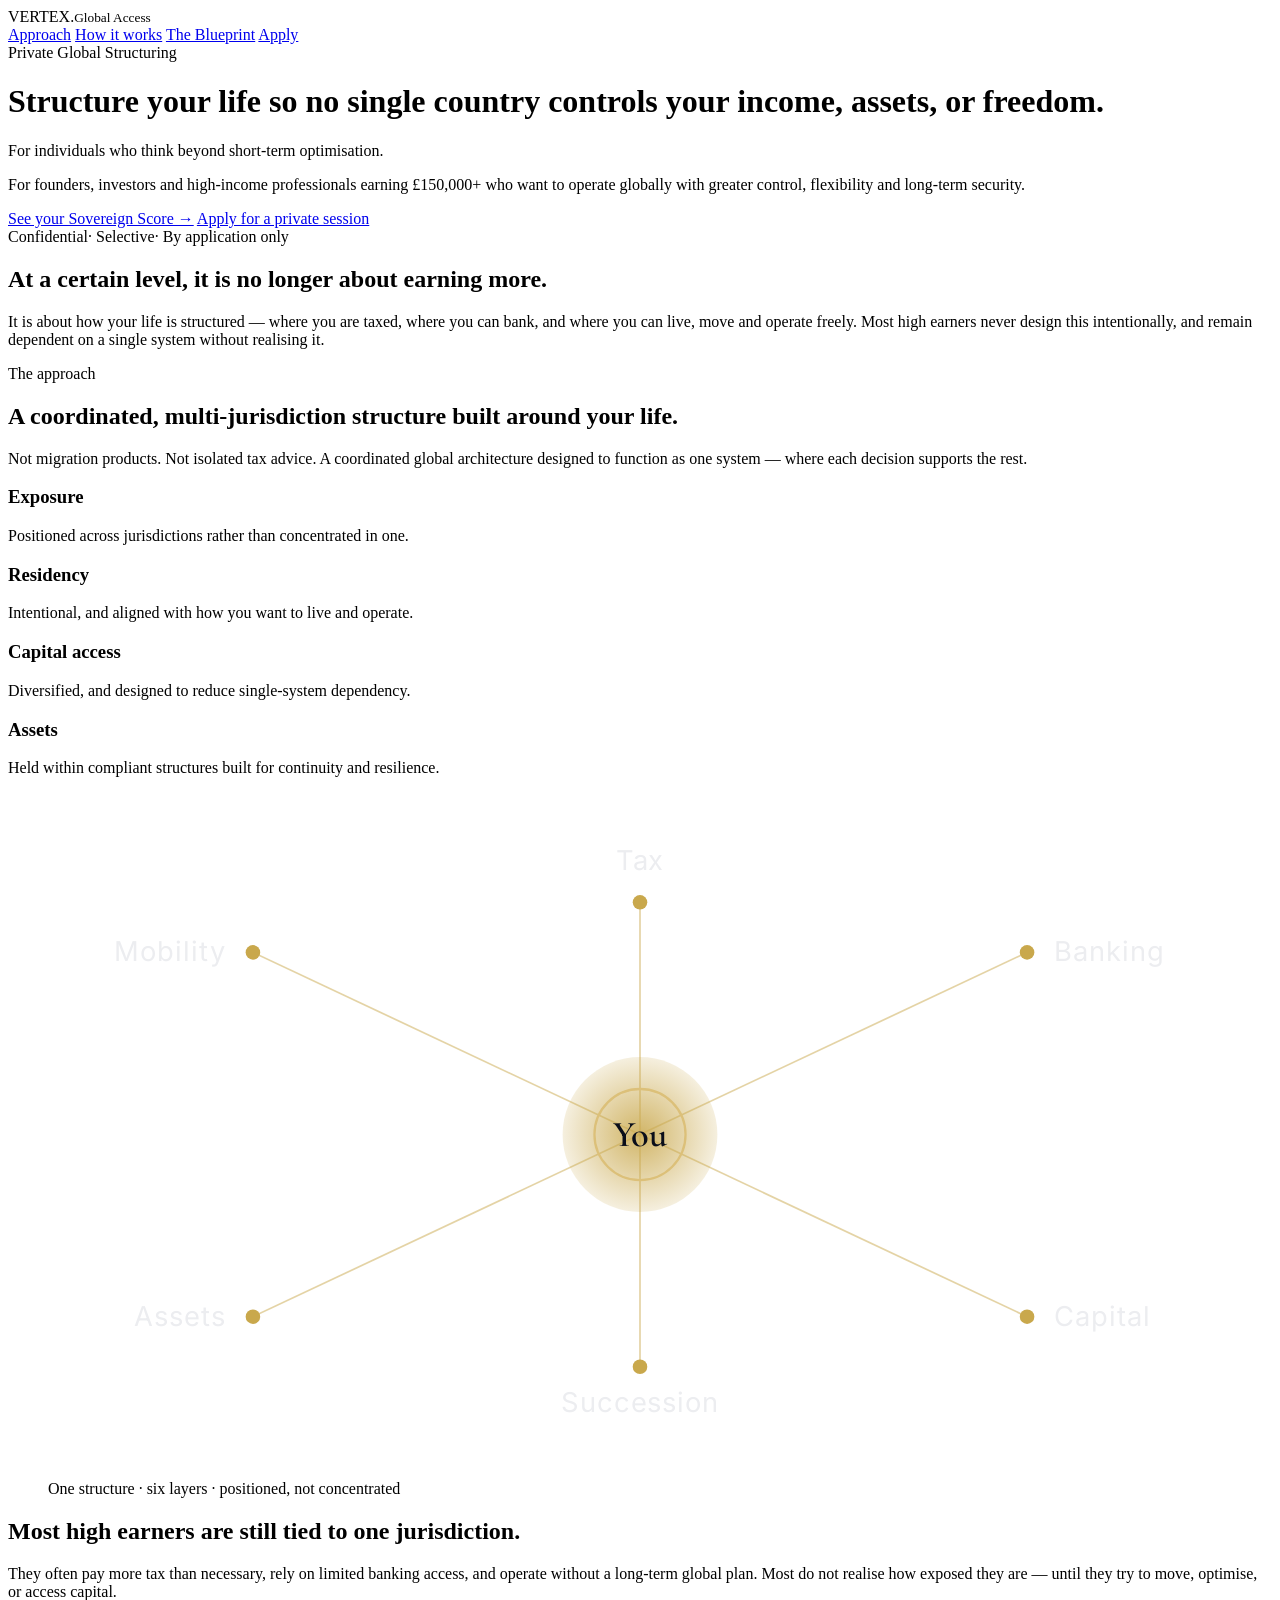
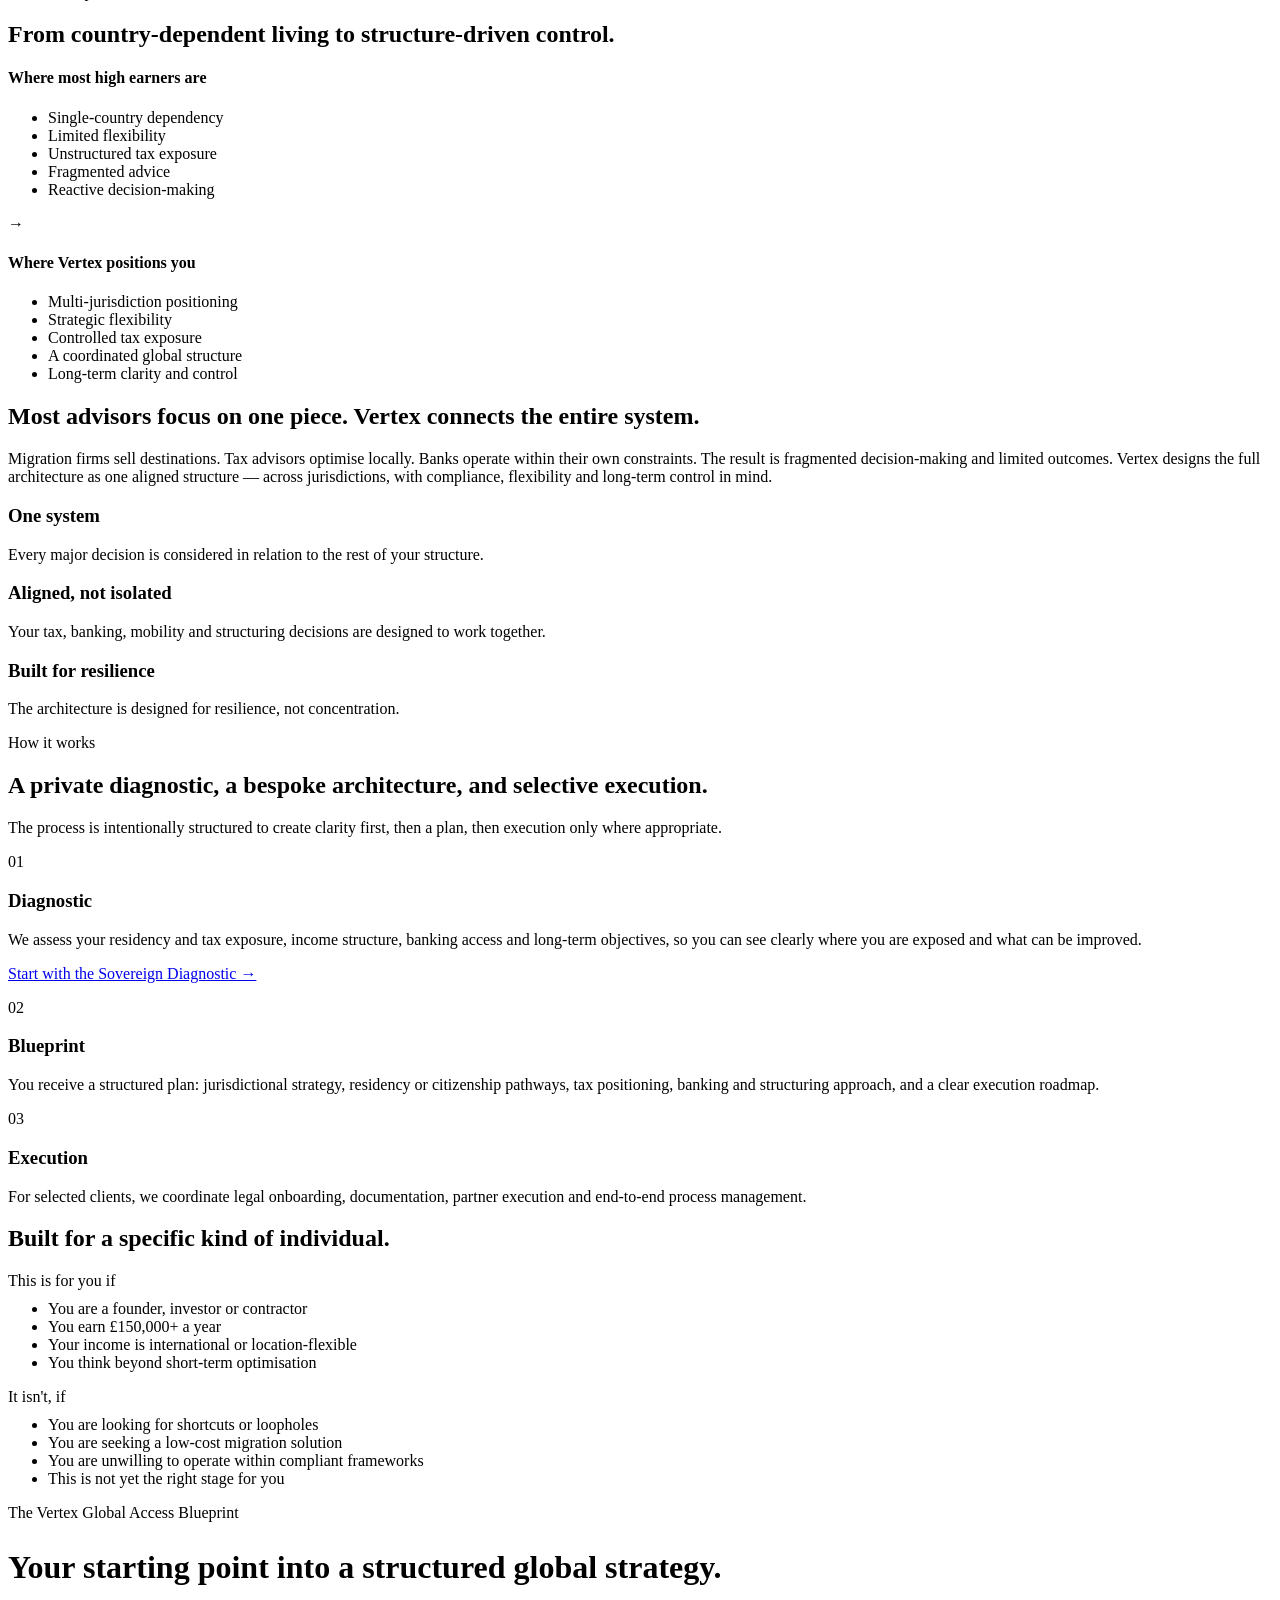
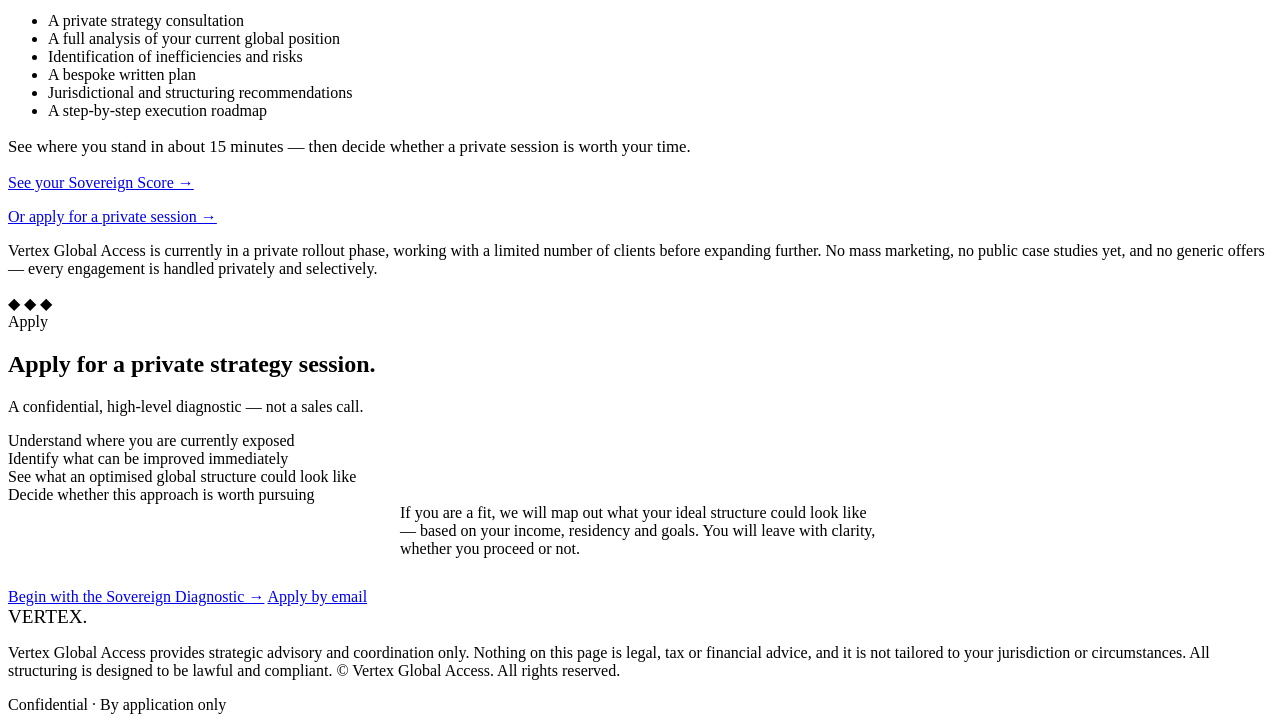
==== v3/index.html @ 99f75e43 "Add v3 homepage (best-of-both A+B)" ====
<!doctype html>
<html lang="en">
<head>
<meta charset="utf-8">
<meta name="viewport" content="width=device-width, initial-scale=1">
<title>Vertex Global Access — Private Global Structuring</title>
<meta name="description" content="Vertex Global Access designs and implements personal jurisdiction strategies for founders, investors and high-income professionals — so no single country controls your income, assets, or freedom.">
<link rel="preconnect" href="https://fonts.googleapis.com">
<link rel="preconnect" href="https://fonts.gstatic.com" crossorigin>
<link href="https://fonts.googleapis.com/css2?family=Cormorant+Garamond:ital,wght@0,500;0,600;1,500&family=Inter:wght@400;500;600&display=swap" rel="stylesheet">
<link rel="stylesheet" href="css/styles.css">
</head>
<body>

<!-- TOP BAR -->
<div class="topbar">
  <div class="wrap">
    <div class="brand">VERTEX<span class="dot">.</span><small>Global Access</small></div>
    <nav class="nav">
      <a href="#approach">Approach</a>
      <a href="#process">How it works</a>
      <a href="#blueprint">The Blueprint</a>
      <a href="#apply" class="btn btn-gold">Apply</a>
    </nav>
  </div>
</div>

<!-- HERO -->
<header class="hero">
  <div class="wrap">
    <div class="eyebrow reveal">Private Global Structuring</div>
    <h1 class="reveal">Structure your life so no single country controls your income, assets, or freedom.</h1>
    <p class="sub reveal">For individuals who think beyond short-term optimisation.</p>
    <p class="intro reveal">For founders, investors and high-income professionals earning £150,000+ who want to
      operate globally with greater control, flexibility and long-term security.</p>
    <div class="btn-row reveal">
      <a href="https://jyoti-lsh.github.io/vertex-sovereign-diagnostic/" class="btn btn-gold">See your Sovereign Score →</a>
      <a href="#apply" class="btn btn-ghost">Apply for a private session</a>
    </div>
    <div class="meta reveal">
      <span>Confidential</span><span class="dotsep">·</span>
      <span>Selective</span><span class="dotsep">·</span>
      <span>By application only</span>
    </div>
  </div>
</header>

<!-- PREMISE -->
<section class="section statement">
  <div class="wrap">
    <h2>At a certain level, it is no longer about earning more.</h2>
    <p class="dropcap" style="margin-top:20px;">It is about how your life is structured — where you are taxed,
      where you can bank, and where you can live, move and operate freely. Most high earners never design this
      intentionally, and remain dependent on a single system without realising it.</p>
  </div>
</section>

<!-- APPROACH / PILLARS + DIAGRAM -->
<section class="section" id="approach">
  <div class="wrap">
    <div class="sec-head">
      <div class="eyebrow">The approach</div>
      <h2>A coordinated, multi-jurisdiction structure built around your life.</h2>
      <p>Not migration products. Not isolated tax advice. A coordinated global architecture designed to
        function as one system — where each decision supports the rest.</p>
    </div>
    <div class="grid g4">
      <div class="pillar"><h3>Exposure</h3><p>Positioned across jurisdictions rather than concentrated in one.</p></div>
      <div class="pillar"><h3>Residency</h3><p>Intentional, and aligned with how you want to live and operate.</p></div>
      <div class="pillar"><h3>Capital access</h3><p>Diversified, and designed to reduce single-system dependency.</p></div>
      <div class="pillar"><h3>Assets</h3><p>Held within compliant structures built for continuity and resilience.</p></div>
    </div>

    <figure class="figure">
      <svg viewBox="0 0 520 300" role="img" aria-label="A single coordinated structure connecting six layers across jurisdictions">
        <defs>
          <radialGradient id="core" cx="50%" cy="50%" r="50%">
            <stop offset="0%" stop-color="#C9A84C" stop-opacity="0.85"/>
            <stop offset="100%" stop-color="#C9A84C" stop-opacity="0.18"/>
          </radialGradient>
        </defs>
        <g stroke="#C9A84C" stroke-width="0.75" stroke-opacity="0.5" fill="none">
          <line x1="260" y1="150" x2="90"  y2="70"/>
          <line x1="260" y1="150" x2="260" y2="48"/>
          <line x1="260" y1="150" x2="430" y2="70"/>
          <line x1="260" y1="150" x2="90"  y2="230"/>
          <line x1="260" y1="150" x2="260" y2="252"/>
          <line x1="260" y1="150" x2="430" y2="230"/>
        </g>
        <g fill="#ECEDF0" font-family="Inter, sans-serif" font-size="12" letter-spacing="0.4">
          <g text-anchor="end">
            <circle cx="90" cy="70" r="3.2" fill="#C9A84C"/><text x="78" y="74">Mobility</text>
            <circle cx="90" cy="230" r="3.2" fill="#C9A84C"/><text x="78" y="234">Assets</text>
          </g>
          <g text-anchor="middle">
            <circle cx="260" cy="48" r="3.2" fill="#C9A84C"/><text x="260" y="34">Tax</text>
            <circle cx="260" cy="252" r="3.2" fill="#C9A84C"/><text x="260" y="272">Succession</text>
          </g>
          <g text-anchor="start">
            <circle cx="430" cy="70" r="3.2" fill="#C9A84C"/><text x="442" y="74">Banking</text>
            <circle cx="430" cy="230" r="3.2" fill="#C9A84C"/><text x="442" y="234">Capital</text>
          </g>
        </g>
        <circle cx="260" cy="150" r="34" fill="url(#core)"/>
        <circle cx="260" cy="150" r="20" fill="none" stroke="#DCC079" stroke-width="1"/>
        <text x="260" y="155" text-anchor="middle" fill="#0A0E1A"
          font-family="Cormorant Garamond, serif" font-weight="600" font-size="16">You</text>
      </svg>
      <figcaption>One structure · six layers · positioned, not concentrated</figcaption>
    </figure>
  </div>
</section>

<!-- EXPOSURE -->
<section class="section statement">
  <div class="wrap">
    <h2>Most high earners are still tied to one jurisdiction.</h2>
    <p style="margin-top:20px;">They often pay more tax than necessary, rely on limited banking access, and
      operate without a long-term global plan. Most do not realise how exposed they are — until they try to
      move, optimise, or access capital.</p>
  </div>
</section>

<!-- FROM -> TO -->
<section class="section">
  <div class="wrap">
    <div class="sec-head center">
      <h2>From country-dependent living to structure-driven control.</h2>
    </div>
    <div class="compare">
      <div class="col from">
        <h4>Where most high earners are</h4>
        <ul class="ticks no">
          <li>Single-country dependency</li>
          <li>Limited flexibility</li>
          <li>Unstructured tax exposure</li>
          <li>Fragmented advice</li>
          <li>Reactive decision-making</li>
        </ul>
      </div>
      <div class="arrow">→</div>
      <div class="col to">
        <h4>Where Vertex positions you</h4>
        <ul class="ticks yes">
          <li>Multi-jurisdiction positioning</li>
          <li>Strategic flexibility</li>
          <li>Controlled tax exposure</li>
          <li>A coordinated global structure</li>
          <li>Long-term clarity and control</li>
        </ul>
      </div>
    </div>
  </div>
</section>

<!-- WHY VERTEX -->
<section class="section statement">
  <div class="wrap">
    <div class="sec-head">
      <h2>Most advisors focus on one piece. Vertex connects the entire system.</h2>
      <p>Migration firms sell destinations. Tax advisors optimise locally. Banks operate within their own
        constraints. The result is fragmented decision-making and limited outcomes. Vertex designs the full
        architecture as one aligned structure — across jurisdictions, with compliance, flexibility and
        long-term control in mind.</p>
    </div>
    <div class="grid g3">
      <div class="pillar"><h3>One system</h3><p>Every major decision is considered in relation to the rest of your structure.</p></div>
      <div class="pillar"><h3>Aligned, not isolated</h3><p>Your tax, banking, mobility and structuring decisions are designed to work together.</p></div>
      <div class="pillar"><h3>Built for resilience</h3><p>The architecture is designed for resilience, not concentration.</p></div>
    </div>
  </div>
</section>

<!-- PROCESS -->
<section class="section" id="process">
  <div class="wrap">
    <div class="sec-head center">
      <div class="eyebrow">How it works</div>
      <h2>A private diagnostic, a bespoke architecture, and selective execution.</h2>
      <p>The process is intentionally structured to create clarity first, then a plan, then execution only where appropriate.</p>
    </div>
    <div class="grid g3">
      <div class="step">
        <div class="step-n">01</div>
        <h3>Diagnostic</h3>
        <p>We assess your residency and tax exposure, income structure, banking access and long-term objectives,
          so you can see clearly where you are exposed and what can be improved.</p>
        <p style="margin-top:14px;"><a href="https://jyoti-lsh.github.io/vertex-sovereign-diagnostic/">Start with the Sovereign Diagnostic →</a></p>
      </div>
      <div class="step">
        <div class="step-n">02</div>
        <h3>Blueprint</h3>
        <p>You receive a structured plan: jurisdictional strategy, residency or citizenship pathways, tax
          positioning, banking and structuring approach, and a clear execution roadmap.</p>
      </div>
      <div class="step">
        <div class="step-n">03</div>
        <h3>Execution</h3>
        <p>For selected clients, we coordinate legal onboarding, documentation, partner execution and
          end-to-end process management.</p>
      </div>
    </div>
  </div>
</section>

<!-- WHO IT'S FOR -->
<section class="section statement">
  <div class="wrap">
    <div class="sec-head center">
      <h2>Built for a specific kind of individual.</h2>
    </div>
    <div class="grid g2">
      <div class="card">
        <div class="eyebrow">This is for you if</div>
        <ul class="ticks yes" style="margin-top:10px;">
          <li>You are a founder, investor or contractor</li>
          <li>You earn £150,000+ a year</li>
          <li>Your income is international or location-flexible</li>
          <li>You think beyond short-term optimisation</li>
        </ul>
      </div>
      <div class="card">
        <div class="eyebrow dim">It isn't, if</div>
        <ul class="ticks no" style="margin-top:10px;">
          <li>You are looking for shortcuts or loopholes</li>
          <li>You are seeking a low-cost migration solution</li>
          <li>You are unwilling to operate within compliant frameworks</li>
          <li>This is not yet the right stage for you</li>
        </ul>
      </div>
    </div>
  </div>
</section>

<!-- BLUEPRINT OFFER -->
<section class="section" id="blueprint">
  <div class="wrap">
    <div class="offer">
      <div>
        <div class="eyebrow">The Vertex Global Access Blueprint</div>
        <h2 style="font-size:2rem;">Your starting point into a structured global strategy.</h2>
        <ul class="ticks plain" style="margin-top:18px;">
          <li>A private strategy consultation</li>
          <li>A full analysis of your current global position</li>
          <li>Identification of inefficiencies and risks</li>
          <li>A bespoke written plan</li>
          <li>Jurisdictional and structuring recommendations</li>
          <li>A step-by-step execution roadmap</li>
        </ul>
      </div>
      <div class="center">
        <p class="muted" style="font-size:1.05rem;">See where you stand in about 15 minutes — then decide whether a private session is worth your time.</p>
        <a href="https://jyoti-lsh.github.io/vertex-sovereign-diagnostic/" class="btn btn-gold" style="margin-top:8px;">See your Sovereign Score →</a>
        <p style="margin-top:16px;"><a href="#apply">Or apply for a private session →</a></p>
      </div>
    </div>
  </div>
</section>

<!-- EXCLUSIVITY -->
<section class="section tight band">
  <div class="wrap">
    <p>Vertex Global Access is currently in a private rollout phase, working with a limited number
      of clients before expanding further. No mass marketing, no public case studies yet, and no generic offers —
      every engagement is handled privately and selectively.</p>
  </div>
</section>

<div class="ornament">◆ ◆ ◆</div>

<!-- FINAL CTA -->
<section class="section cta" id="apply">
  <div class="wrap narrow">
    <div class="eyebrow">Apply</div>
    <h2>Apply for a private strategy session.</h2>
    <p class="lead" style="margin-top:16px;">A confidential, high-level diagnostic — not a sales call.</p>
    <div class="grid g2">
      <div class="pillar"><p style="color:var(--text);margin:0;">Understand where you are currently exposed</p></div>
      <div class="pillar"><p style="color:var(--text);margin:0;">Identify what can be improved immediately</p></div>
      <div class="pillar"><p style="color:var(--text);margin:0;">See what an optimised global structure could look like</p></div>
      <div class="pillar"><p style="color:var(--text);margin:0;">Decide whether this approach is worth pursuing</p></div>
    </div>
    <p class="muted" style="max-width:60ch;margin:0 auto 30px;">If you are a fit, we will map out what your
      ideal structure could look like — based on your income, residency and goals. You will leave with clarity,
      whether you proceed or not.</p>
    <!-- TODO (Dan): replace the email link with your Calendly / Typeform booking page -->
    <div class="btn-row center">
      <a href="https://jyoti-lsh.github.io/vertex-sovereign-diagnostic/" class="btn btn-gold">Begin with the Sovereign Diagnostic →</a>
      <a href="mailto:privateoffice@vertexglobalaccess.com?subject=Private%20Strategy%20Session%20Enquiry" class="btn btn-ghost">Apply by email</a>
    </div>
  </div>
</section>

<!-- FOOTER -->
<footer>
  <div class="wrap">
    <div>
      <div class="brand" style="font-size:1.2rem;">VERTEX<span class="dot">.</span></div>
      <p class="fineprint">Vertex Global Access provides strategic advisory and coordination only. Nothing on this
        page is legal, tax or financial advice, and it is not tailored to your jurisdiction or circumstances.
        All structuring is designed to be lawful and compliant. © Vertex Global Access. All rights reserved.</p>
    </div>
    <div class="muted small">Confidential · By application only</div>
  </div>
</footer>

<script>
  // Reveal-on-scroll — hero only (calmer than v-A)
  (function () {
    var els = document.querySelectorAll('.reveal');
    if (!('IntersectionObserver' in window)) { els.forEach(function (e) { e.classList.add('in'); }); return; }
    var io = new IntersectionObserver(function (entries) {
      entries.forEach(function (en) { if (en.isIntersecting) { en.target.classList.add('in'); io.unobserve(en.target); } });
    }, { threshold: 0.12 });
    els.forEach(function (e) { io.observe(e); });
  })();
</script>

</body>
</html>
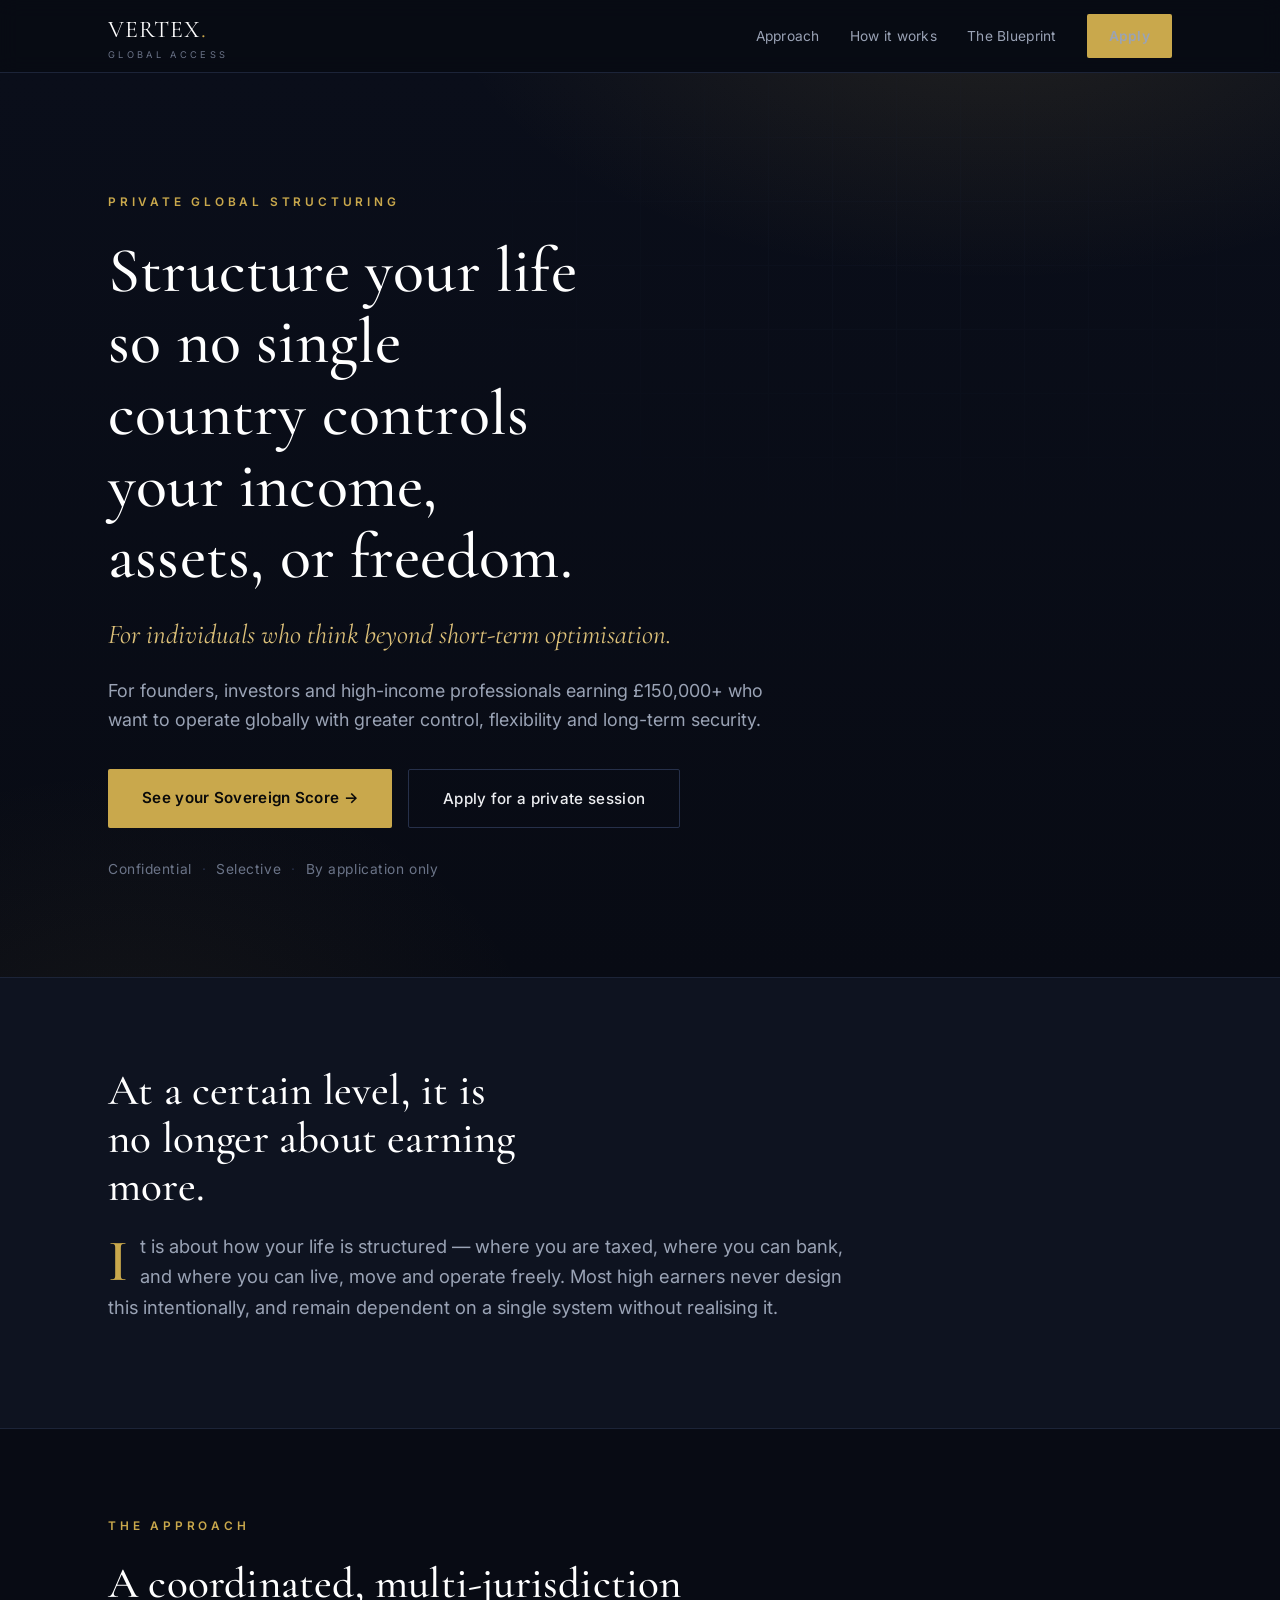
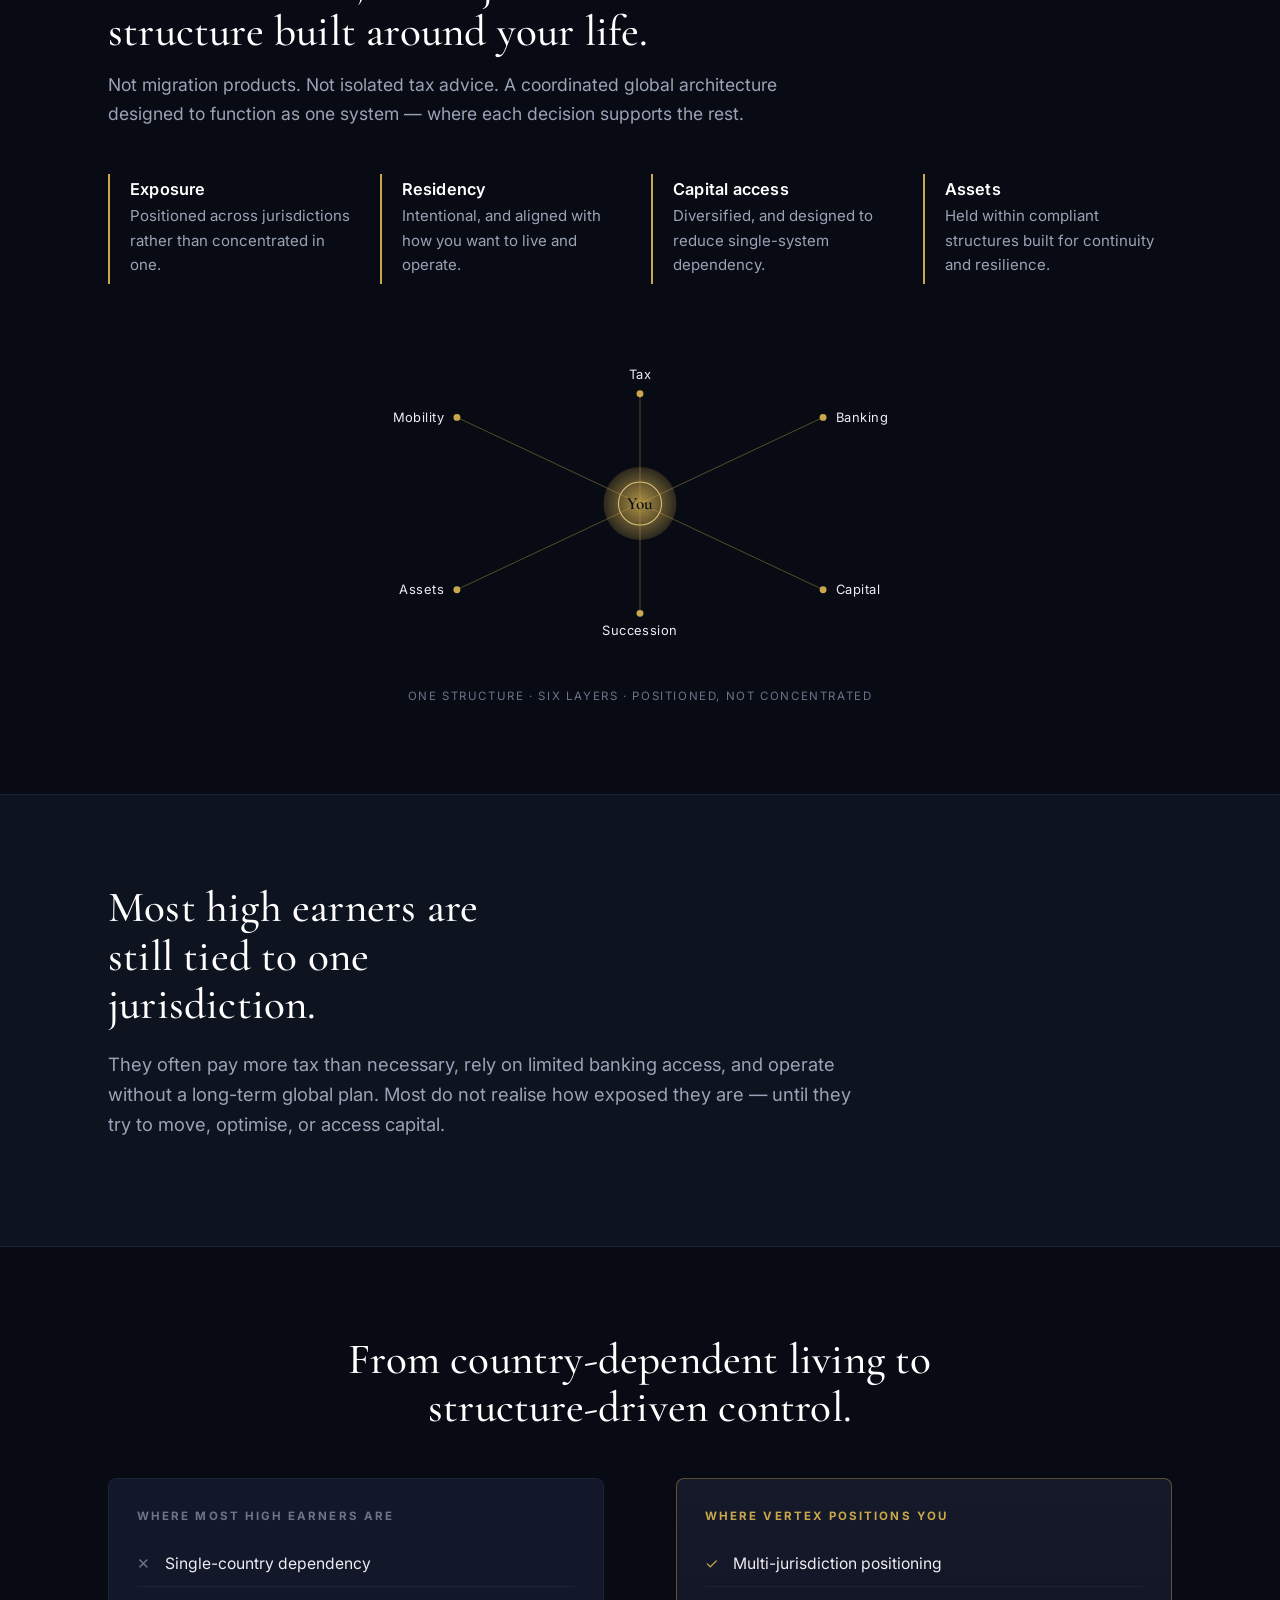
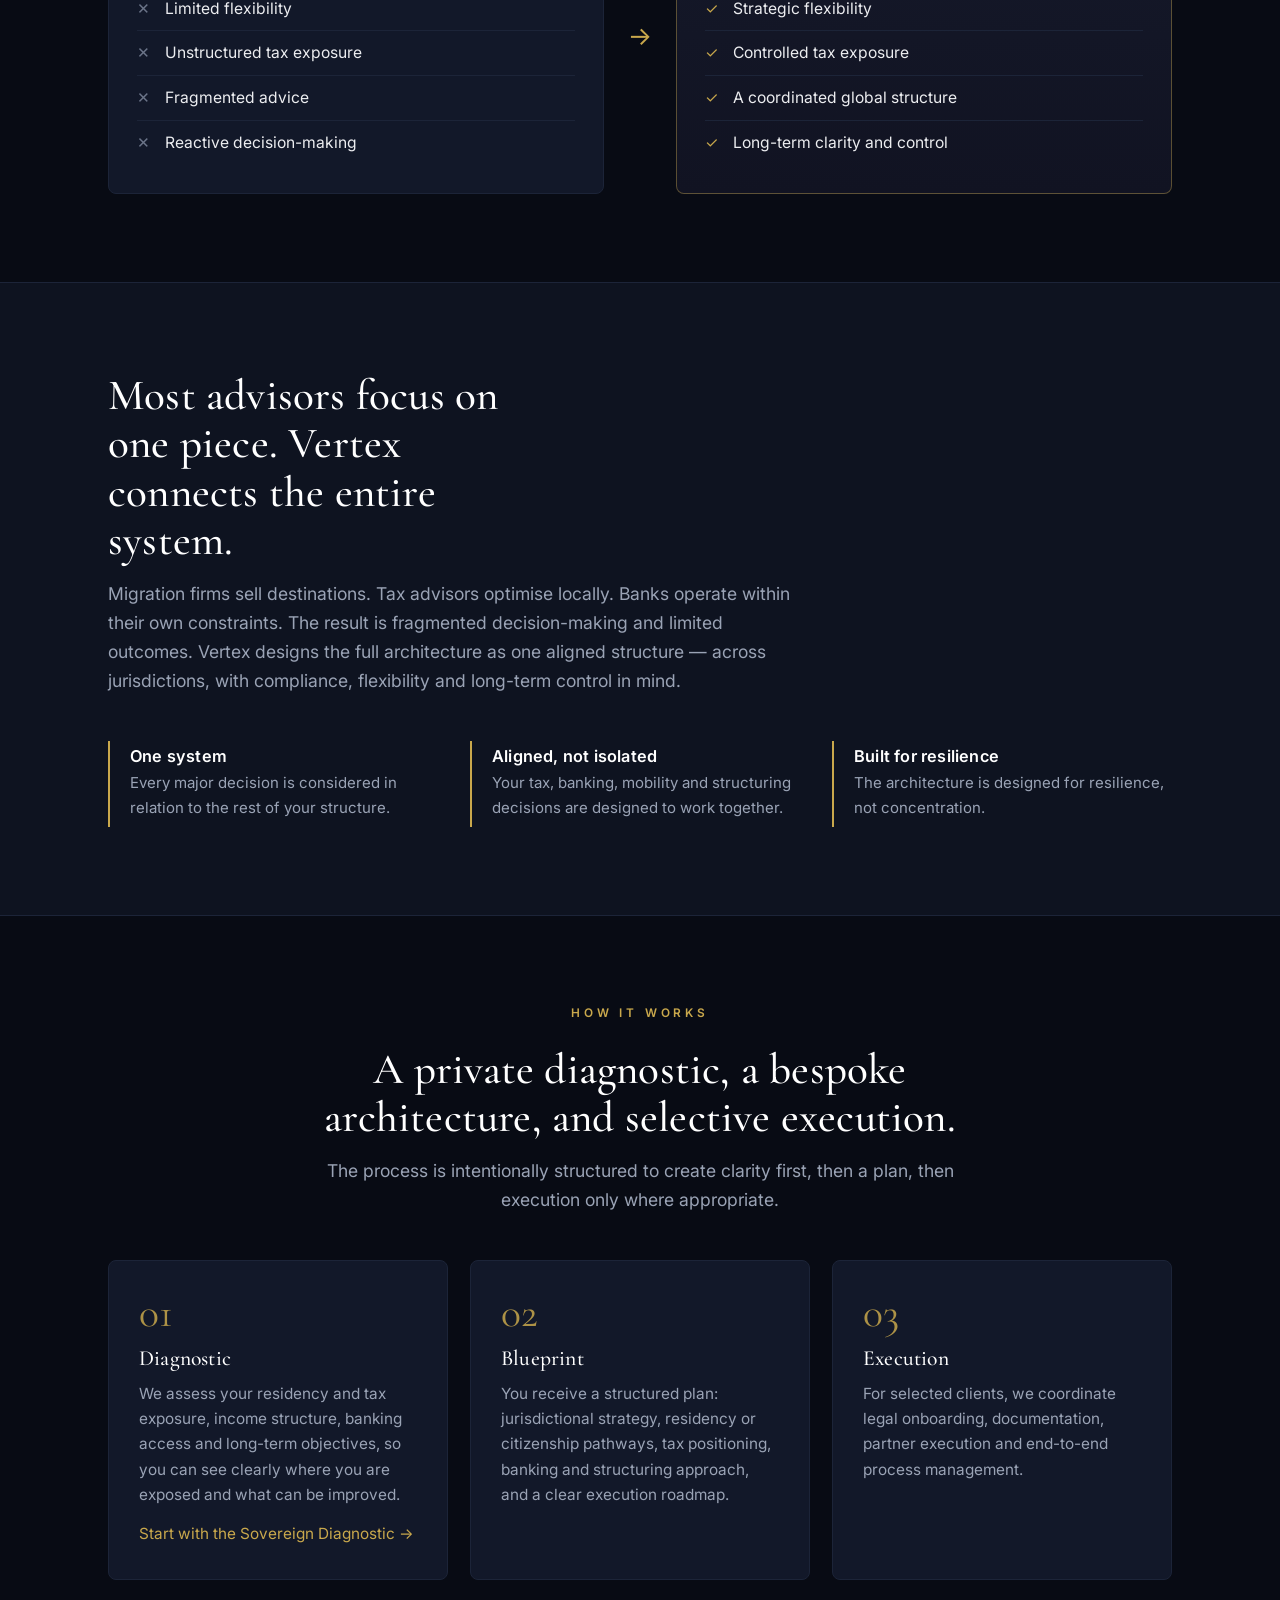
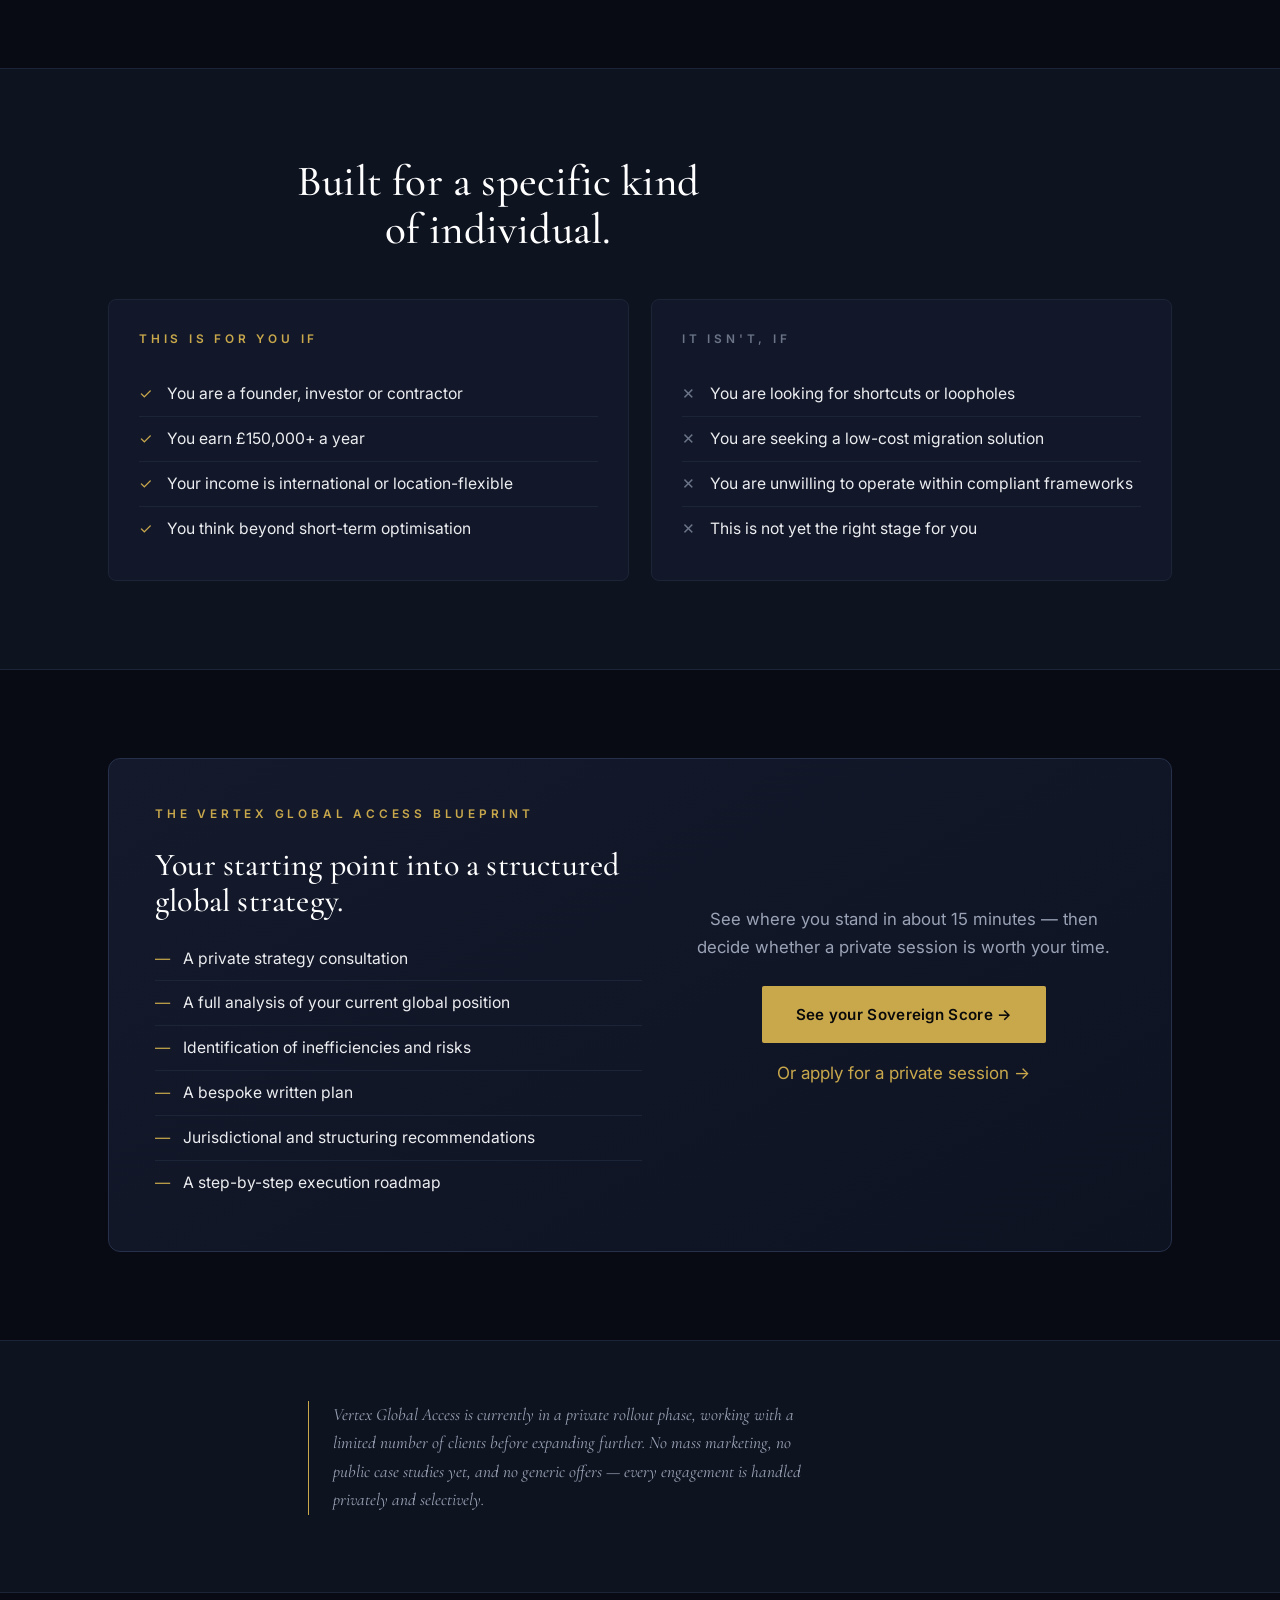
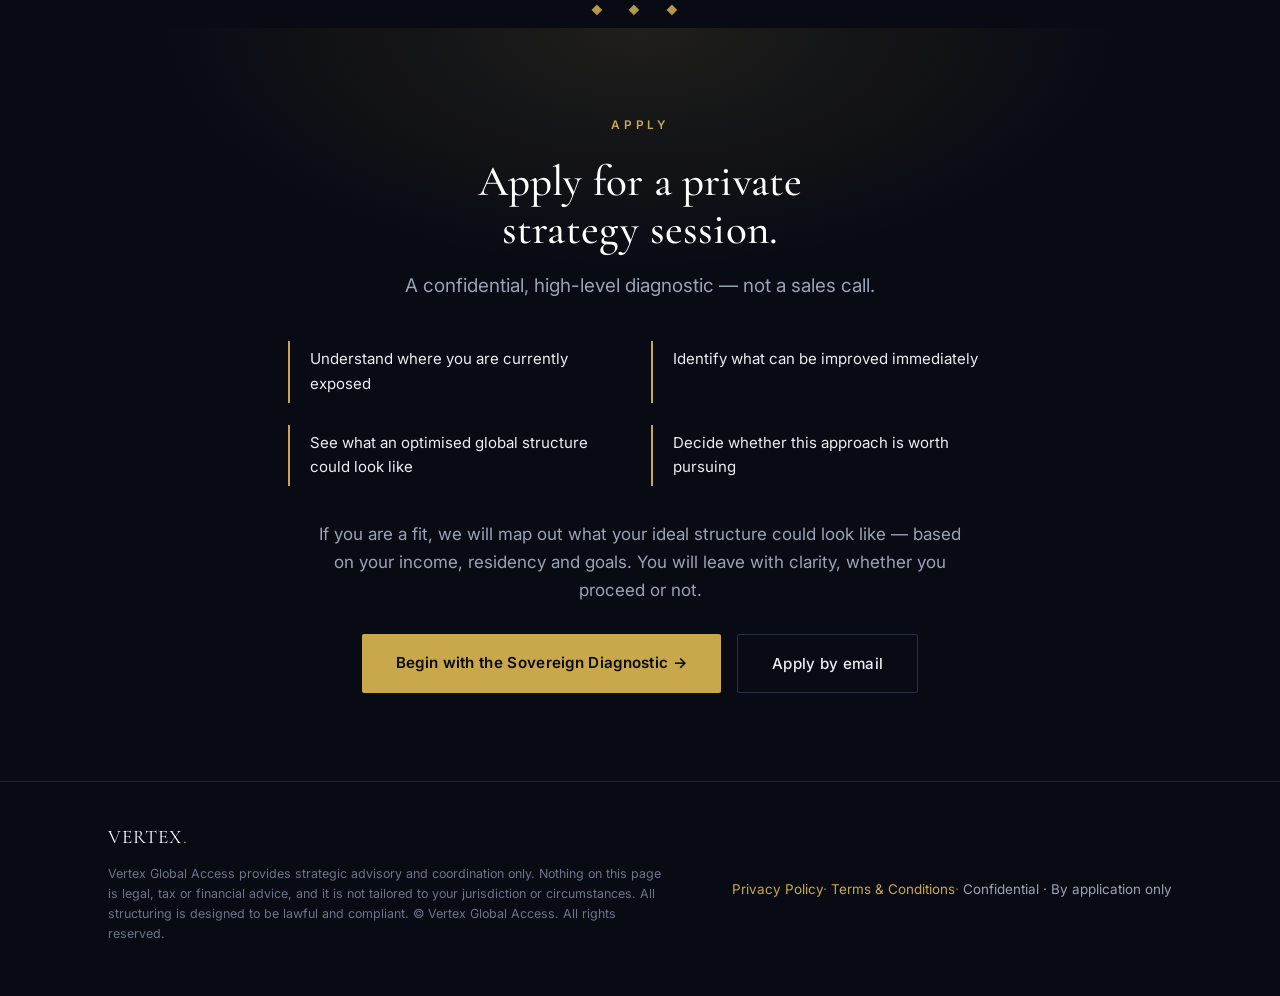
==== commit 944ac320: "v3 footer: add Privacy + Terms links" ====
--- a/v3/index.html
+++ b/v3/index.html
@@ -1,320 +1,324 @@
-<!doctype html>
-<html lang="en">
-<head>
-<meta charset="utf-8">
-<meta name="viewport" content="width=device-width, initial-scale=1">
-<title>Vertex Global Access — Private Global Structuring</title>
-<meta name="description" content="Vertex Global Access designs and implements personal jurisdiction strategies for founders, investors and high-income professionals — so no single country controls your income, assets, or freedom.">
-<link rel="preconnect" href="https://fonts.googleapis.com">
-<link rel="preconnect" href="https://fonts.gstatic.com" crossorigin>
-<link href="https://fonts.googleapis.com/css2?family=Cormorant+Garamond:ital,wght@0,500;0,600;1,500&family=Inter:wght@400;500;600&display=swap" rel="stylesheet">
-<link rel="stylesheet" href="css/styles.css">
-</head>
-<body>
-
-<!-- TOP BAR -->
-<div class="topbar">
-  <div class="wrap">
-    <div class="brand">VERTEX<span class="dot">.</span><small>Global Access</small></div>
-    <nav class="nav">
-      <a href="#approach">Approach</a>
-      <a href="#process">How it works</a>
-      <a href="#blueprint">The Blueprint</a>
-      <a href="#apply" class="btn btn-gold">Apply</a>
-    </nav>
-  </div>
-</div>
-
-<!-- HERO -->
-<header class="hero">
-  <div class="wrap">
-    <div class="eyebrow reveal">Private Global Structuring</div>
-    <h1 class="reveal">Structure your life so no single country controls your income, assets, or freedom.</h1>
-    <p class="sub reveal">For individuals who think beyond short-term optimisation.</p>
-    <p class="intro reveal">For founders, investors and high-income professionals earning £150,000+ who want to
-      operate globally with greater control, flexibility and long-term security.</p>
-    <div class="btn-row reveal">
-      <a href="https://jyoti-lsh.github.io/vertex-sovereign-diagnostic/" class="btn btn-gold">See your Sovereign Score →</a>
-      <a href="#apply" class="btn btn-ghost">Apply for a private session</a>
-    </div>
-    <div class="meta reveal">
-      <span>Confidential</span><span class="dotsep">·</span>
-      <span>Selective</span><span class="dotsep">·</span>
-      <span>By application only</span>
-    </div>
-  </div>
-</header>
-
-<!-- PREMISE -->
-<section class="section statement">
-  <div class="wrap">
-    <h2>At a certain level, it is no longer about earning more.</h2>
-    <p class="dropcap" style="margin-top:20px;">It is about how your life is structured — where you are taxed,
-      where you can bank, and where you can live, move and operate freely. Most high earners never design this
-      intentionally, and remain dependent on a single system without realising it.</p>
-  </div>
-</section>
-
-<!-- APPROACH / PILLARS + DIAGRAM -->
-<section class="section" id="approach">
-  <div class="wrap">
-    <div class="sec-head">
-      <div class="eyebrow">The approach</div>
-      <h2>A coordinated, multi-jurisdiction structure built around your life.</h2>
-      <p>Not migration products. Not isolated tax advice. A coordinated global architecture designed to
-        function as one system — where each decision supports the rest.</p>
-    </div>
-    <div class="grid g4">
-      <div class="pillar"><h3>Exposure</h3><p>Positioned across jurisdictions rather than concentrated in one.</p></div>
-      <div class="pillar"><h3>Residency</h3><p>Intentional, and aligned with how you want to live and operate.</p></div>
-      <div class="pillar"><h3>Capital access</h3><p>Diversified, and designed to reduce single-system dependency.</p></div>
-      <div class="pillar"><h3>Assets</h3><p>Held within compliant structures built for continuity and resilience.</p></div>
-    </div>
-
-    <figure class="figure">
-      <svg viewBox="0 0 520 300" role="img" aria-label="A single coordinated structure connecting six layers across jurisdictions">
-        <defs>
-          <radialGradient id="core" cx="50%" cy="50%" r="50%">
-            <stop offset="0%" stop-color="#C9A84C" stop-opacity="0.85"/>
-            <stop offset="100%" stop-color="#C9A84C" stop-opacity="0.18"/>
-          </radialGradient>
-        </defs>
-        <g stroke="#C9A84C" stroke-width="0.75" stroke-opacity="0.5" fill="none">
-          <line x1="260" y1="150" x2="90"  y2="70"/>
-          <line x1="260" y1="150" x2="260" y2="48"/>
-          <line x1="260" y1="150" x2="430" y2="70"/>
-          <line x1="260" y1="150" x2="90"  y2="230"/>
-          <line x1="260" y1="150" x2="260" y2="252"/>
-          <line x1="260" y1="150" x2="430" y2="230"/>
-        </g>
-        <g fill="#ECEDF0" font-family="Inter, sans-serif" font-size="12" letter-spacing="0.4">
-          <g text-anchor="end">
-            <circle cx="90" cy="70" r="3.2" fill="#C9A84C"/><text x="78" y="74">Mobility</text>
-            <circle cx="90" cy="230" r="3.2" fill="#C9A84C"/><text x="78" y="234">Assets</text>
-          </g>
-          <g text-anchor="middle">
-            <circle cx="260" cy="48" r="3.2" fill="#C9A84C"/><text x="260" y="34">Tax</text>
-            <circle cx="260" cy="252" r="3.2" fill="#C9A84C"/><text x="260" y="272">Succession</text>
-          </g>
-          <g text-anchor="start">
-            <circle cx="430" cy="70" r="3.2" fill="#C9A84C"/><text x="442" y="74">Banking</text>
-            <circle cx="430" cy="230" r="3.2" fill="#C9A84C"/><text x="442" y="234">Capital</text>
-          </g>
-        </g>
-        <circle cx="260" cy="150" r="34" fill="url(#core)"/>
-        <circle cx="260" cy="150" r="20" fill="none" stroke="#DCC079" stroke-width="1"/>
-        <text x="260" y="155" text-anchor="middle" fill="#0A0E1A"
-          font-family="Cormorant Garamond, serif" font-weight="600" font-size="16">You</text>
-      </svg>
-      <figcaption>One structure · six layers · positioned, not concentrated</figcaption>
-    </figure>
-  </div>
-</section>
-
-<!-- EXPOSURE -->
-<section class="section statement">
-  <div class="wrap">
-    <h2>Most high earners are still tied to one jurisdiction.</h2>
-    <p style="margin-top:20px;">They often pay more tax than necessary, rely on limited banking access, and
-      operate without a long-term global plan. Most do not realise how exposed they are — until they try to
-      move, optimise, or access capital.</p>
-  </div>
-</section>
-
-<!-- FROM -> TO -->
-<section class="section">
-  <div class="wrap">
-    <div class="sec-head center">
-      <h2>From country-dependent living to structure-driven control.</h2>
-    </div>
-    <div class="compare">
-      <div class="col from">
-        <h4>Where most high earners are</h4>
-        <ul class="ticks no">
-          <li>Single-country dependency</li>
-          <li>Limited flexibility</li>
-          <li>Unstructured tax exposure</li>
-          <li>Fragmented advice</li>
-          <li>Reactive decision-making</li>
-        </ul>
-      </div>
-      <div class="arrow">→</div>
-      <div class="col to">
-        <h4>Where Vertex positions you</h4>
-        <ul class="ticks yes">
-          <li>Multi-jurisdiction positioning</li>
-          <li>Strategic flexibility</li>
-          <li>Controlled tax exposure</li>
-          <li>A coordinated global structure</li>
-          <li>Long-term clarity and control</li>
-        </ul>
-      </div>
-    </div>
-  </div>
-</section>
-
-<!-- WHY VERTEX -->
-<section class="section statement">
-  <div class="wrap">
-    <div class="sec-head">
-      <h2>Most advisors focus on one piece. Vertex connects the entire system.</h2>
-      <p>Migration firms sell destinations. Tax advisors optimise locally. Banks operate within their own
-        constraints. The result is fragmented decision-making and limited outcomes. Vertex designs the full
-        architecture as one aligned structure — across jurisdictions, with compliance, flexibility and
-        long-term control in mind.</p>
-    </div>
-    <div class="grid g3">
-      <div class="pillar"><h3>One system</h3><p>Every major decision is considered in relation to the rest of your structure.</p></div>
-      <div class="pillar"><h3>Aligned, not isolated</h3><p>Your tax, banking, mobility and structuring decisions are designed to work together.</p></div>
-      <div class="pillar"><h3>Built for resilience</h3><p>The architecture is designed for resilience, not concentration.</p></div>
-    </div>
-  </div>
-</section>
-
-<!-- PROCESS -->
-<section class="section" id="process">
-  <div class="wrap">
-    <div class="sec-head center">
-      <div class="eyebrow">How it works</div>
-      <h2>A private diagnostic, a bespoke architecture, and selective execution.</h2>
-      <p>The process is intentionally structured to create clarity first, then a plan, then execution only where appropriate.</p>
-    </div>
-    <div class="grid g3">
-      <div class="step">
-        <div class="step-n">01</div>
-        <h3>Diagnostic</h3>
-        <p>We assess your residency and tax exposure, income structure, banking access and long-term objectives,
-          so you can see clearly where you are exposed and what can be improved.</p>
-        <p style="margin-top:14px;"><a href="https://jyoti-lsh.github.io/vertex-sovereign-diagnostic/">Start with the Sovereign Diagnostic →</a></p>
-      </div>
-      <div class="step">
-        <div class="step-n">02</div>
-        <h3>Blueprint</h3>
-        <p>You receive a structured plan: jurisdictional strategy, residency or citizenship pathways, tax
-          positioning, banking and structuring approach, and a clear execution roadmap.</p>
-      </div>
-      <div class="step">
-        <div class="step-n">03</div>
-        <h3>Execution</h3>
-        <p>For selected clients, we coordinate legal onboarding, documentation, partner execution and
-          end-to-end process management.</p>
-      </div>
-    </div>
-  </div>
-</section>
-
-<!-- WHO IT'S FOR -->
-<section class="section statement">
-  <div class="wrap">
-    <div class="sec-head center">
-      <h2>Built for a specific kind of individual.</h2>
-    </div>
-    <div class="grid g2">
-      <div class="card">
-        <div class="eyebrow">This is for you if</div>
-        <ul class="ticks yes" style="margin-top:10px;">
-          <li>You are a founder, investor or contractor</li>
-          <li>You earn £150,000+ a year</li>
-          <li>Your income is international or location-flexible</li>
-          <li>You think beyond short-term optimisation</li>
-        </ul>
-      </div>
-      <div class="card">
-        <div class="eyebrow dim">It isn't, if</div>
-        <ul class="ticks no" style="margin-top:10px;">
-          <li>You are looking for shortcuts or loopholes</li>
-          <li>You are seeking a low-cost migration solution</li>
-          <li>You are unwilling to operate within compliant frameworks</li>
-          <li>This is not yet the right stage for you</li>
-        </ul>
-      </div>
-    </div>
-  </div>
-</section>
-
-<!-- BLUEPRINT OFFER -->
-<section class="section" id="blueprint">
-  <div class="wrap">
-    <div class="offer">
-      <div>
-        <div class="eyebrow">The Vertex Global Access Blueprint</div>
-        <h2 style="font-size:2rem;">Your starting point into a structured global strategy.</h2>
-        <ul class="ticks plain" style="margin-top:18px;">
-          <li>A private strategy consultation</li>
-          <li>A full analysis of your current global position</li>
-          <li>Identification of inefficiencies and risks</li>
-          <li>A bespoke written plan</li>
-          <li>Jurisdictional and structuring recommendations</li>
-          <li>A step-by-step execution roadmap</li>
-        </ul>
-      </div>
-      <div class="center">
-        <p class="muted" style="font-size:1.05rem;">See where you stand in about 15 minutes — then decide whether a private session is worth your time.</p>
-        <a href="https://jyoti-lsh.github.io/vertex-sovereign-diagnostic/" class="btn btn-gold" style="margin-top:8px;">See your Sovereign Score →</a>
-        <p style="margin-top:16px;"><a href="#apply">Or apply for a private session →</a></p>
-      </div>
-    </div>
-  </div>
-</section>
-
-<!-- EXCLUSIVITY -->
-<section class="section tight band">
-  <div class="wrap">
-    <p>Vertex Global Access is currently in a private rollout phase, working with a limited number
-      of clients before expanding further. No mass marketing, no public case studies yet, and no generic offers —
-      every engagement is handled privately and selectively.</p>
-  </div>
-</section>
-
-<div class="ornament">◆ ◆ ◆</div>
-
-<!-- FINAL CTA -->
-<section class="section cta" id="apply">
-  <div class="wrap narrow">
-    <div class="eyebrow">Apply</div>
-    <h2>Apply for a private strategy session.</h2>
-    <p class="lead" style="margin-top:16px;">A confidential, high-level diagnostic — not a sales call.</p>
-    <div class="grid g2">
-      <div class="pillar"><p style="color:var(--text);margin:0;">Understand where you are currently exposed</p></div>
-      <div class="pillar"><p style="color:var(--text);margin:0;">Identify what can be improved immediately</p></div>
-      <div class="pillar"><p style="color:var(--text);margin:0;">See what an optimised global structure could look like</p></div>
-      <div class="pillar"><p style="color:var(--text);margin:0;">Decide whether this approach is worth pursuing</p></div>
-    </div>
-    <p class="muted" style="max-width:60ch;margin:0 auto 30px;">If you are a fit, we will map out what your
-      ideal structure could look like — based on your income, residency and goals. You will leave with clarity,
-      whether you proceed or not.</p>
-    <!-- TODO (Dan): replace the email link with your Calendly / Typeform booking page -->
-    <div class="btn-row center">
-      <a href="https://jyoti-lsh.github.io/vertex-sovereign-diagnostic/" class="btn btn-gold">Begin with the Sovereign Diagnostic →</a>
-      <a href="mailto:privateoffice@vertexglobalaccess.com?subject=Private%20Strategy%20Session%20Enquiry" class="btn btn-ghost">Apply by email</a>
-    </div>
-  </div>
-</section>
-
-<!-- FOOTER -->
-<footer>
-  <div class="wrap">
-    <div>
-      <div class="brand" style="font-size:1.2rem;">VERTEX<span class="dot">.</span></div>
-      <p class="fineprint">Vertex Global Access provides strategic advisory and coordination only. Nothing on this
-        page is legal, tax or financial advice, and it is not tailored to your jurisdiction or circumstances.
-        All structuring is designed to be lawful and compliant. © Vertex Global Access. All rights reserved.</p>
-    </div>
-    <div class="muted small">Confidential · By application only</div>
-  </div>
-</footer>
-
-<script>
-  // Reveal-on-scroll — hero only (calmer than v-A)
-  (function () {
-    var els = document.querySelectorAll('.reveal');
-    if (!('IntersectionObserver' in window)) { els.forEach(function (e) { e.classList.add('in'); }); return; }
-    var io = new IntersectionObserver(function (entries) {
-      entries.forEach(function (en) { if (en.isIntersecting) { en.target.classList.add('in'); io.unobserve(en.target); } });
-    }, { threshold: 0.12 });
-    els.forEach(function (e) { io.observe(e); });
-  })();
-</script>
-
-</body>
-</html>
+<!doctype html>
+<html lang="en">
+<head>
+<meta charset="utf-8">
+<meta name="viewport" content="width=device-width, initial-scale=1">
+<title>Vertex Global Access — Private Global Structuring</title>
+<meta name="description" content="Vertex Global Access designs and implements personal jurisdiction strategies for founders, investors and high-income professionals — so no single country controls your income, assets, or freedom.">
+<link rel="preconnect" href="https://fonts.googleapis.com">
+<link rel="preconnect" href="https://fonts.gstatic.com" crossorigin>
+<link href="https://fonts.googleapis.com/css2?family=Cormorant+Garamond:ital,wght@0,500;0,600;1,500&family=Inter:wght@400;500;600&display=swap" rel="stylesheet">
+<link rel="stylesheet" href="css/styles.css">
+</head>
+<body>
+
+<!-- TOP BAR -->
+<div class="topbar">
+  <div class="wrap">
+    <div class="brand">VERTEX<span class="dot">.</span><small>Global Access</small></div>
+    <nav class="nav">
+      <a href="#approach">Approach</a>
+      <a href="#process">How it works</a>
+      <a href="#blueprint">The Blueprint</a>
+      <a href="#apply" class="btn btn-gold">Apply</a>
+    </nav>
+  </div>
+</div>
+
+<!-- HERO -->
+<header class="hero">
+  <div class="wrap">
+    <div class="eyebrow reveal">Private Global Structuring</div>
+    <h1 class="reveal">Structure your life so no single country controls your income, assets, or freedom.</h1>
+    <p class="sub reveal">For individuals who think beyond short-term optimisation.</p>
+    <p class="intro reveal">For founders, investors and high-income professionals earning £150,000+ who want to
+      operate globally with greater control, flexibility and long-term security.</p>
+    <div class="btn-row reveal">
+      <a href="https://jyoti-lsh.github.io/vertex-sovereign-diagnostic/" class="btn btn-gold">See your Sovereign Score →</a>
+      <a href="#apply" class="btn btn-ghost">Apply for a private session</a>
+    </div>
+    <div class="meta reveal">
+      <span>Confidential</span><span class="dotsep">·</span>
+      <span>Selective</span><span class="dotsep">·</span>
+      <span>By application only</span>
+    </div>
+  </div>
+</header>
+
+<!-- PREMISE -->
+<section class="section statement">
+  <div class="wrap">
+    <h2>At a certain level, it is no longer about earning more.</h2>
+    <p class="dropcap" style="margin-top:20px;">It is about how your life is structured — where you are taxed,
+      where you can bank, and where you can live, move and operate freely. Most high earners never design this
+      intentionally, and remain dependent on a single system without realising it.</p>
+  </div>
+</section>
+
+<!-- APPROACH / PILLARS + DIAGRAM -->
+<section class="section" id="approach">
+  <div class="wrap">
+    <div class="sec-head">
+      <div class="eyebrow">The approach</div>
+      <h2>A coordinated, multi-jurisdiction structure built around your life.</h2>
+      <p>Not migration products. Not isolated tax advice. A coordinated global architecture designed to
+        function as one system — where each decision supports the rest.</p>
+    </div>
+    <div class="grid g4">
+      <div class="pillar"><h3>Exposure</h3><p>Positioned across jurisdictions rather than concentrated in one.</p></div>
+      <div class="pillar"><h3>Residency</h3><p>Intentional, and aligned with how you want to live and operate.</p></div>
+      <div class="pillar"><h3>Capital access</h3><p>Diversified, and designed to reduce single-system dependency.</p></div>
+      <div class="pillar"><h3>Assets</h3><p>Held within compliant structures built for continuity and resilience.</p></div>
+    </div>
+
+    <figure class="figure">
+      <svg viewBox="0 0 520 300" role="img" aria-label="A single coordinated structure connecting six layers across jurisdictions">
+        <defs>
+          <radialGradient id="core" cx="50%" cy="50%" r="50%">
+            <stop offset="0%" stop-color="#C9A84C" stop-opacity="0.85"/>
+            <stop offset="100%" stop-color="#C9A84C" stop-opacity="0.18"/>
+          </radialGradient>
+        </defs>
+        <g stroke="#C9A84C" stroke-width="0.75" stroke-opacity="0.5" fill="none">
+          <line x1="260" y1="150" x2="90"  y2="70"/>
+          <line x1="260" y1="150" x2="260" y2="48"/>
+          <line x1="260" y1="150" x2="430" y2="70"/>
+          <line x1="260" y1="150" x2="90"  y2="230"/>
+          <line x1="260" y1="150" x2="260" y2="252"/>
+          <line x1="260" y1="150" x2="430" y2="230"/>
+        </g>
+        <g fill="#ECEDF0" font-family="Inter, sans-serif" font-size="12" letter-spacing="0.4">
+          <g text-anchor="end">
+            <circle cx="90" cy="70" r="3.2" fill="#C9A84C"/><text x="78" y="74">Mobility</text>
+            <circle cx="90" cy="230" r="3.2" fill="#C9A84C"/><text x="78" y="234">Assets</text>
+          </g>
+          <g text-anchor="middle">
+            <circle cx="260" cy="48" r="3.2" fill="#C9A84C"/><text x="260" y="34">Tax</text>
+            <circle cx="260" cy="252" r="3.2" fill="#C9A84C"/><text x="260" y="272">Succession</text>
+          </g>
+          <g text-anchor="start">
+            <circle cx="430" cy="70" r="3.2" fill="#C9A84C"/><text x="442" y="74">Banking</text>
+            <circle cx="430" cy="230" r="3.2" fill="#C9A84C"/><text x="442" y="234">Capital</text>
+          </g>
+        </g>
+        <circle cx="260" cy="150" r="34" fill="url(#core)"/>
+        <circle cx="260" cy="150" r="20" fill="none" stroke="#DCC079" stroke-width="1"/>
+        <text x="260" y="155" text-anchor="middle" fill="#0A0E1A"
+          font-family="Cormorant Garamond, serif" font-weight="600" font-size="16">You</text>
+      </svg>
+      <figcaption>One structure · six layers · positioned, not concentrated</figcaption>
+    </figure>
+  </div>
+</section>
+
+<!-- EXPOSURE -->
+<section class="section statement">
+  <div class="wrap">
+    <h2>Most high earners are still tied to one jurisdiction.</h2>
+    <p style="margin-top:20px;">They often pay more tax than necessary, rely on limited banking access, and
+      operate without a long-term global plan. Most do not realise how exposed they are — until they try to
+      move, optimise, or access capital.</p>
+  </div>
+</section>
+
+<!-- FROM -> TO -->
+<section class="section">
+  <div class="wrap">
+    <div class="sec-head center">
+      <h2>From country-dependent living to structure-driven control.</h2>
+    </div>
+    <div class="compare">
+      <div class="col from">
+        <h4>Where most high earners are</h4>
+        <ul class="ticks no">
+          <li>Single-country dependency</li>
+          <li>Limited flexibility</li>
+          <li>Unstructured tax exposure</li>
+          <li>Fragmented advice</li>
+          <li>Reactive decision-making</li>
+        </ul>
+      </div>
+      <div class="arrow">→</div>
+      <div class="col to">
+        <h4>Where Vertex positions you</h4>
+        <ul class="ticks yes">
+          <li>Multi-jurisdiction positioning</li>
+          <li>Strategic flexibility</li>
+          <li>Controlled tax exposure</li>
+          <li>A coordinated global structure</li>
+          <li>Long-term clarity and control</li>
+        </ul>
+      </div>
+    </div>
+  </div>
+</section>
+
+<!-- WHY VERTEX -->
+<section class="section statement">
+  <div class="wrap">
+    <div class="sec-head">
+      <h2>Most advisors focus on one piece. Vertex connects the entire system.</h2>
+      <p>Migration firms sell destinations. Tax advisors optimise locally. Banks operate within their own
+        constraints. The result is fragmented decision-making and limited outcomes. Vertex designs the full
+        architecture as one aligned structure — across jurisdictions, with compliance, flexibility and
+        long-term control in mind.</p>
+    </div>
+    <div class="grid g3">
+      <div class="pillar"><h3>One system</h3><p>Every major decision is considered in relation to the rest of your structure.</p></div>
+      <div class="pillar"><h3>Aligned, not isolated</h3><p>Your tax, banking, mobility and structuring decisions are designed to work together.</p></div>
+      <div class="pillar"><h3>Built for resilience</h3><p>The architecture is designed for resilience, not concentration.</p></div>
+    </div>
+  </div>
+</section>
+
+<!-- PROCESS -->
+<section class="section" id="process">
+  <div class="wrap">
+    <div class="sec-head center">
+      <div class="eyebrow">How it works</div>
+      <h2>A private diagnostic, a bespoke architecture, and selective execution.</h2>
+      <p>The process is intentionally structured to create clarity first, then a plan, then execution only where appropriate.</p>
+    </div>
+    <div class="grid g3">
+      <div class="step">
+        <div class="step-n">01</div>
+        <h3>Diagnostic</h3>
+        <p>We assess your residency and tax exposure, income structure, banking access and long-term objectives,
+          so you can see clearly where you are exposed and what can be improved.</p>
+        <p style="margin-top:14px;"><a href="https://jyoti-lsh.github.io/vertex-sovereign-diagnostic/">Start with the Sovereign Diagnostic →</a></p>
+      </div>
+      <div class="step">
+        <div class="step-n">02</div>
+        <h3>Blueprint</h3>
+        <p>You receive a structured plan: jurisdictional strategy, residency or citizenship pathways, tax
+          positioning, banking and structuring approach, and a clear execution roadmap.</p>
+      </div>
+      <div class="step">
+        <div class="step-n">03</div>
+        <h3>Execution</h3>
+        <p>For selected clients, we coordinate legal onboarding, documentation, partner execution and
+          end-to-end process management.</p>
+      </div>
+    </div>
+  </div>
+</section>
+
+<!-- WHO IT'S FOR -->
+<section class="section statement">
+  <div class="wrap">
+    <div class="sec-head center">
+      <h2>Built for a specific kind of individual.</h2>
+    </div>
+    <div class="grid g2">
+      <div class="card">
+        <div class="eyebrow">This is for you if</div>
+        <ul class="ticks yes" style="margin-top:10px;">
+          <li>You are a founder, investor or contractor</li>
+          <li>You earn £150,000+ a year</li>
+          <li>Your income is international or location-flexible</li>
+          <li>You think beyond short-term optimisation</li>
+        </ul>
+      </div>
+      <div class="card">
+        <div class="eyebrow dim">It isn't, if</div>
+        <ul class="ticks no" style="margin-top:10px;">
+          <li>You are looking for shortcuts or loopholes</li>
+          <li>You are seeking a low-cost migration solution</li>
+          <li>You are unwilling to operate within compliant frameworks</li>
+          <li>This is not yet the right stage for you</li>
+        </ul>
+      </div>
+    </div>
+  </div>
+</section>
+
+<!-- BLUEPRINT OFFER -->
+<section class="section" id="blueprint">
+  <div class="wrap">
+    <div class="offer">
+      <div>
+        <div class="eyebrow">The Vertex Global Access Blueprint</div>
+        <h2 style="font-size:2rem;">Your starting point into a structured global strategy.</h2>
+        <ul class="ticks plain" style="margin-top:18px;">
+          <li>A private strategy consultation</li>
+          <li>A full analysis of your current global position</li>
+          <li>Identification of inefficiencies and risks</li>
+          <li>A bespoke written plan</li>
+          <li>Jurisdictional and structuring recommendations</li>
+          <li>A step-by-step execution roadmap</li>
+        </ul>
+      </div>
+      <div class="center">
+        <p class="muted" style="font-size:1.05rem;">See where you stand in about 15 minutes — then decide whether a private session is worth your time.</p>
+        <a href="https://jyoti-lsh.github.io/vertex-sovereign-diagnostic/" class="btn btn-gold" style="margin-top:8px;">See your Sovereign Score →</a>
+        <p style="margin-top:16px;"><a href="#apply">Or apply for a private session →</a></p>
+      </div>
+    </div>
+  </div>
+</section>
+
+<!-- EXCLUSIVITY -->
+<section class="section tight band">
+  <div class="wrap">
+    <p>Vertex Global Access is currently in a private rollout phase, working with a limited number
+      of clients before expanding further. No mass marketing, no public case studies yet, and no generic offers —
+      every engagement is handled privately and selectively.</p>
+  </div>
+</section>
+
+<div class="ornament">◆ ◆ ◆</div>
+
+<!-- FINAL CTA -->
+<section class="section cta" id="apply">
+  <div class="wrap narrow">
+    <div class="eyebrow">Apply</div>
+    <h2>Apply for a private strategy session.</h2>
+    <p class="lead" style="margin-top:16px;">A confidential, high-level diagnostic — not a sales call.</p>
+    <div class="grid g2">
+      <div class="pillar"><p style="color:var(--text);margin:0;">Understand where you are currently exposed</p></div>
+      <div class="pillar"><p style="color:var(--text);margin:0;">Identify what can be improved immediately</p></div>
+      <div class="pillar"><p style="color:var(--text);margin:0;">See what an optimised global structure could look like</p></div>
+      <div class="pillar"><p style="color:var(--text);margin:0;">Decide whether this approach is worth pursuing</p></div>
+    </div>
+    <p class="muted" style="max-width:60ch;margin:0 auto 30px;">If you are a fit, we will map out what your
+      ideal structure could look like — based on your income, residency and goals. You will leave with clarity,
+      whether you proceed or not.</p>
+    <!-- TODO (Dan): replace the email link with your Calendly / Typeform booking page -->
+    <div class="btn-row center">
+      <a href="https://jyoti-lsh.github.io/vertex-sovereign-diagnostic/" class="btn btn-gold">Begin with the Sovereign Diagnostic →</a>
+      <a href="mailto:privateoffice@vertexglobalaccess.com?subject=Private%20Strategy%20Session%20Enquiry" class="btn btn-ghost">Apply by email</a>
+    </div>
+  </div>
+</section>
+
+<!-- FOOTER -->
+<footer>
+  <div class="wrap">
+    <div>
+      <div class="brand" style="font-size:1.2rem;">VERTEX<span class="dot">.</span></div>
+      <p class="fineprint">Vertex Global Access provides strategic advisory and coordination only. Nothing on this
+        page is legal, tax or financial advice, and it is not tailored to your jurisdiction or circumstances.
+        All structuring is designed to be lawful and compliant. © Vertex Global Access. All rights reserved.</p>
+    </div>
+    <div class="flinks">
+      <a href="privacy.html">Privacy Policy</a><span class="sep">·</span>
+      <a href="terms.html">Terms &amp; Conditions</a><span class="sep">·</span>
+      <span class="muted small">Confidential · By application only</span>
+    </div>
+  </div>
+</footer>
+
+<script>
+  // Reveal-on-scroll — hero only (calmer than v-A)
+  (function () {
+    var els = document.querySelectorAll('.reveal');
+    if (!('IntersectionObserver' in window)) { els.forEach(function (e) { e.classList.add('in'); }); return; }
+    var io = new IntersectionObserver(function (entries) {
+      entries.forEach(function (en) { if (en.isIntersecting) { en.target.classList.add('in'); io.unobserve(en.target); } });
+    }, { threshold: 0.12 });
+    els.forEach(function (e) { io.observe(e); });
+  })();
+</script>
+
+</body>
+</html>
--- a/v3/css/styles.css
+++ b/v3/css/styles.css
@@ -0,0 +1,187 @@
+/* Vertex Global Access — homepage v3 (best-of-both: A's structure + B's finish)
+   Display: Cormorant Garamond · Body/UI: Inter · deep navy + gold. */
+
+:root{
+  --navy:#080B14;
+  --navy-2:#0E1320;
+  --panel:#121829;
+  --panel-2:#161D30;
+  --line:#26304A;
+  --line-soft:#1C2438;
+  --gold:#C9A84C;
+  --gold-soft:#DCC079;
+  --text:#ECEDF0;
+  --muted:#9AA3B5;
+  --muted-2:#6B7488;
+  --serif:'Cormorant Garamond',Georgia,'Times New Roman',serif;
+  --sans:'Inter',system-ui,-apple-system,'Segoe UI',Roboto,Helvetica,Arial,sans-serif;
+  --maxw:1120px;
+}
+
+*{box-sizing:border-box;}
+html{scroll-behavior:smooth;overflow-x:clip;}
+body{margin:0;overflow-x:clip;background:var(--navy);color:var(--text);font-family:var(--sans);
+  line-height:1.65;font-size:17px;-webkit-font-smoothing:antialiased;}
+a{color:var(--gold);text-decoration:none;}
+a:hover{color:var(--gold-soft);}
+
+h1,h2,h3{font-family:var(--serif);font-weight:500;line-height:1.12;color:#fff;margin:0;letter-spacing:.2px;}
+h1{font-size:clamp(2.4rem,5vw,4rem);}
+h2{font-size:clamp(1.8rem,3.4vw,2.7rem);}
+h3{font-size:1.35rem;}
+p{margin:0 0 1em;}
+.muted{color:var(--muted);}
+.gold{color:var(--gold);}
+.center{text-align:center;}
+.lead{font-size:1.18rem;color:var(--muted);}
+
+.wrap{max-width:var(--maxw);margin:0 auto;padding:0 28px;}
+.narrow{max-width:760px;}
+.section{padding:88px 0;}
+.section.tight{padding:60px 0;}
+
+.eyebrow{font-family:var(--sans);font-size:.74rem;font-weight:600;letter-spacing:.32em;
+  text-transform:uppercase;color:var(--gold);margin-bottom:22px;}
+.eyebrow.dim{color:var(--muted-2);}
+
+/* ornament divider (B touch) */
+.ornament{text-align:center;color:var(--gold);letter-spacing:1em;font-size:.7rem;
+  padding:8px 0;opacity:.9;}
+
+/* Top bar -------------------------------------------------------- */
+.topbar{position:sticky;top:0;z-index:20;background:rgba(8,11,20,.82);
+  backdrop-filter:blur(10px);border-bottom:1px solid var(--line-soft);}
+.topbar .wrap{display:flex;align-items:center;justify-content:space-between;height:72px;}
+.brand{font-family:var(--serif);font-size:1.5rem;color:#fff;letter-spacing:1px;}
+.brand .dot{color:var(--gold);}
+.brand small{display:block;font-family:var(--sans);font-size:.58rem;letter-spacing:.36em;
+  text-transform:uppercase;color:var(--muted-2);margin-top:-2px;}
+.nav{display:flex;align-items:center;gap:30px;}
+.nav a{color:var(--muted);font-size:.86rem;letter-spacing:.02em;}
+.nav a:hover{color:#fff;}
+.nav .btn{padding:11px 22px;}
+@media(max-width:760px){.nav a:not(.btn){display:none;}}
+
+/* Buttons -------------------------------------------------------- */
+.btn{display:inline-block;cursor:pointer;border:0;border-radius:2px;font-family:var(--sans);
+  font-size:.95rem;font-weight:500;letter-spacing:.02em;padding:16px 34px;
+  transition:background .18s,border-color .18s,color .18s,transform .18s;text-align:center;}
+.btn-gold{background:var(--gold);color:#0a0a0a;font-weight:600;}
+.btn-gold:hover{background:var(--gold-soft);color:#0a0a0a;transform:translateY(-1px);}
+.btn-ghost{background:transparent;color:var(--text);border:1px solid var(--line);}
+.btn-ghost:hover{border-color:var(--gold);color:var(--gold);}
+.btn-row{display:flex;gap:16px;flex-wrap:wrap;}
+.btn-row.center{justify-content:center;}
+
+/* Hero ----------------------------------------------------------- */
+.hero{position:relative;padding:120px 0 96px;overflow:hidden;
+  background:
+    radial-gradient(900px 480px at 78% -10%,rgba(201,168,76,.13),transparent 62%),
+    radial-gradient(700px 500px at 10% 110%,rgba(201,168,76,.06),transparent 60%),
+    linear-gradient(180deg,#0A0E1A,#080B14);}
+.hero:before{content:"";position:absolute;inset:0;
+  background-image:linear-gradient(var(--line-soft) 1px,transparent 1px),linear-gradient(90deg,var(--line-soft) 1px,transparent 1px);
+  background-size:64px 64px;opacity:.18;mask-image:radial-gradient(680px 420px at 70% 20%,#000,transparent 75%);}
+.hero .wrap{position:relative;}
+.hero h1{max-width:16ch;}
+.hero .sub{font-family:var(--serif);font-size:clamp(1.3rem,2.2vw,1.7rem);color:var(--gold-soft);
+  font-style:italic;margin:20px 0 18px;font-weight:400;}
+.hero .intro{max-width:60ch;font-size:1.12rem;color:var(--muted);margin-bottom:34px;}
+.hero .meta{margin-top:30px;color:var(--muted-2);font-size:.86rem;letter-spacing:.04em;
+  display:flex;gap:10px;flex-wrap:wrap;align-items:center;}
+.dotsep{color:var(--line);}
+
+/* Statement / pull sections ------------------------------------- */
+.statement{background:var(--navy-2);border-top:1px solid var(--line-soft);border-bottom:1px solid var(--line-soft);}
+.statement h2{max-width:20ch;}
+.statement p{max-width:62ch;font-size:1.15rem;color:var(--muted);}
+/* drop cap (B touch) */
+.dropcap::first-letter{font-family:var(--serif);font-weight:600;color:var(--gold);
+  float:left;font-size:3.7rem;line-height:.78;padding:7px 12px 0 0;}
+
+/* Section header ------------------------------------------------- */
+.sec-head{max-width:64ch;margin-bottom:46px;}
+.sec-head.center{margin-left:auto;margin-right:auto;text-align:center;}
+.sec-head p{color:var(--muted);font-size:1.1rem;margin-top:14px;}
+
+/* Grids / cards -------------------------------------------------- */
+.grid{display:grid;gap:22px;}
+.g2{grid-template-columns:1fr 1fr;}
+.g3{grid-template-columns:repeat(3,1fr);}
+.g4{grid-template-columns:repeat(4,1fr);}
+@media(max-width:900px){.g3,.g4{grid-template-columns:1fr 1fr;}}
+@media(max-width:620px){.g2,.g3,.g4{grid-template-columns:1fr;}}
+
+.card{background:var(--panel);border:1px solid var(--line-soft);border-radius:8px;padding:30px;transition:border-color .18s,transform .18s;}
+.card:hover{border-color:var(--line);}
+.card p{margin:0;color:var(--muted);font-size:.96rem;}
+
+.pillar{border-left:2px solid var(--gold);padding:6px 0 6px 20px;}
+.pillar h3{font-family:var(--sans);font-size:1.02rem;font-weight:600;color:#fff;margin:0 0 6px;}
+.pillar p{margin:0;color:var(--muted);font-size:.94rem;}
+
+/* bespoke structure diagram (B touch) --------------------------- */
+.figure{max-width:560px;margin:58px auto 0;text-align:center;}
+.figure svg{max-width:100%;height:auto;}
+.figure figcaption{margin-top:14px;font-size:.72rem;letter-spacing:.14em;
+  text-transform:uppercase;color:var(--muted-2);}
+
+/* Step (process) ------------------------------------------------- */
+.step{position:relative;background:var(--panel);border:1px solid var(--line-soft);border-radius:8px;padding:32px 30px;}
+.step .step-n{font-family:var(--serif);font-size:2.6rem;color:var(--gold);line-height:1;opacity:.85;}
+.step h3{margin:12px 0 10px;}
+.step p{margin:0;color:var(--muted);font-size:.96rem;}
+
+/* From -> To comparison ------------------------------------------ */
+.compare{display:grid;grid-template-columns:1fr auto 1fr;gap:24px;align-items:stretch;}
+@media(max-width:760px){.compare{grid-template-columns:1fr;}.compare .arrow{transform:rotate(90deg);margin:-4px auto;}}
+.compare .col{background:var(--panel);border:1px solid var(--line-soft);border-radius:8px;padding:28px;}
+.compare .col.to{border-color:rgba(201,168,76,.4);background:linear-gradient(180deg,#15192a,#111322);}
+.compare .col h4{font-family:var(--sans);font-size:.72rem;letter-spacing:.18em;text-transform:uppercase;
+  margin:0 0 16px;color:var(--muted-2);}
+.compare .col.to h4{color:var(--gold);}
+.compare .arrow{display:flex;align-items:center;justify-content:center;color:var(--gold);font-size:1.6rem;}
+
+/* Tick lists ----------------------------------------------------- */
+.ticks{list-style:none;padding:0;margin:0;}
+.ticks li{position:relative;padding:9px 0 9px 28px;color:var(--text);font-size:.98rem;border-bottom:1px solid var(--line-soft);}
+.ticks li:last-child{border-bottom:0;}
+.ticks li:before{position:absolute;left:0;top:9px;font-size:.95rem;}
+.ticks.yes li:before{content:"\2713";color:var(--gold);}
+.ticks.no li:before{content:"\2715";color:var(--muted-2);}
+.ticks.plain li:before{content:"\2014";color:var(--gold);}
+
+/* Blueprint offer ------------------------------------------------ */
+.offer{background:linear-gradient(150deg,#141a2c,#0e1322);border:1px solid var(--line);border-radius:12px;
+  padding:46px;display:grid;grid-template-columns:1.1fr 1fr;gap:40px;align-items:center;}
+@media(max-width:820px){.offer{grid-template-columns:1fr;padding:32px;}}
+
+/* Exclusivity band ---------------------------------------------- */
+.band{background:var(--navy-2);border-top:1px solid var(--line-soft);border-bottom:1px solid var(--line-soft);}
+.band .wrap{max-width:720px;}
+.band p{color:var(--muted);font-size:1.08rem;font-family:var(--serif);font-style:italic;
+  border-left:1px solid var(--gold);padding-left:24px;max-width:64ch;}
+
+/* Final CTA ------------------------------------------------------ */
+.cta{position:relative;text-align:center;overflow:hidden;
+  background:radial-gradient(800px 400px at 50% 0,rgba(201,168,76,.12),transparent 60%),var(--navy);}
+.cta h2{max-width:18ch;margin:0 auto;}
+.cta .grid{margin:40px auto 34px;max-width:760px;text-align:left;}
+
+footer{border-top:1px solid var(--line-soft);padding:40px 0;color:var(--muted-2);font-size:.84rem;}
+footer .wrap{display:flex;justify-content:space-between;flex-wrap:wrap;gap:12px;align-items:center;}
+.fineprint{color:var(--muted-2);font-size:.78rem;line-height:1.6;max-width:70ch;margin-top:10px;}
+
+/* Reveal — hero only now (B touch: calmer motion) --------------- */
+.reveal{opacity:0;transform:translateY(14px);transition:opacity .6s ease,transform .6s ease;}
+.reveal.in{opacity:1;transform:none;}
+@media(prefers-reduced-motion:reduce){.reveal{opacity:1 !important;transform:none !important;}}
+
+@media(max-width:620px){
+  .section{padding:60px 0;}
+  .hero{padding:84px 0 60px;}
+  .wrap{padding:0 20px;}
+  .offer{padding:26px;}
+  .btn{width:100%;}
+  .nav .btn{width:auto;}
+}
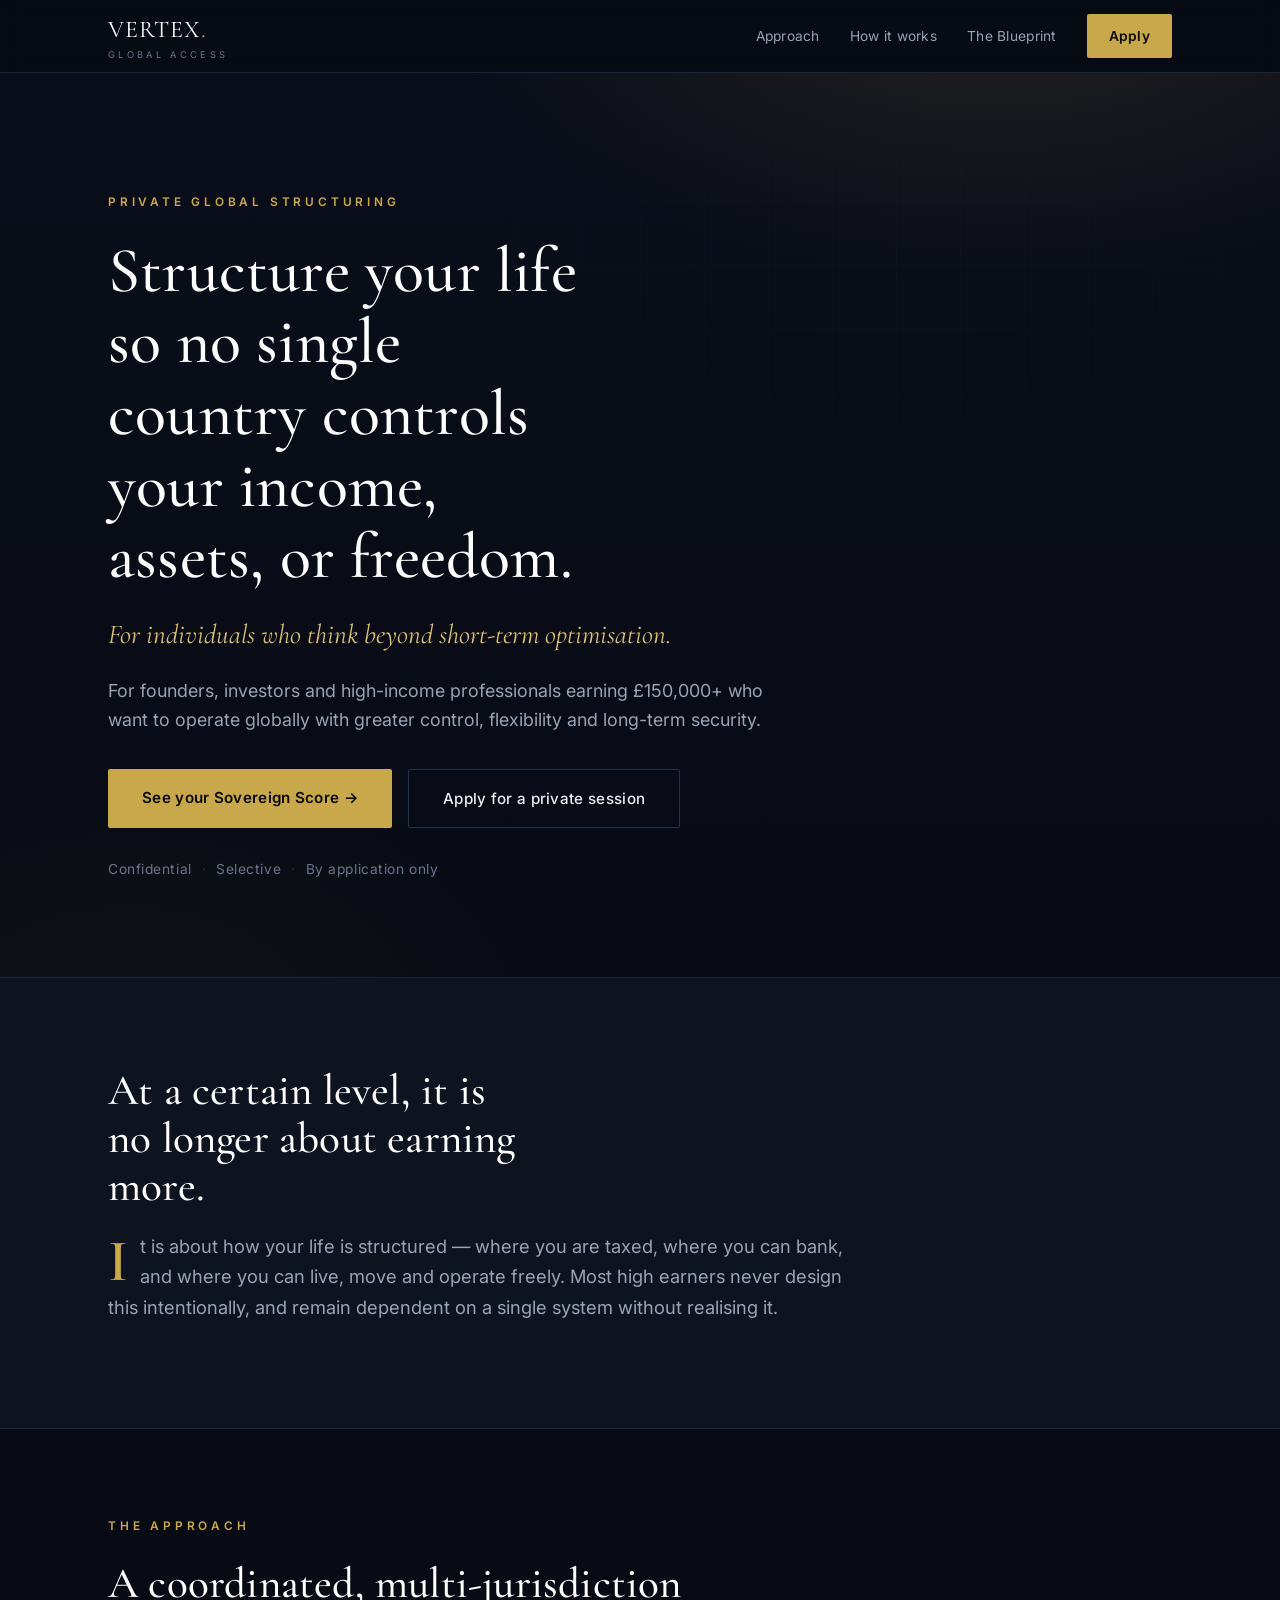
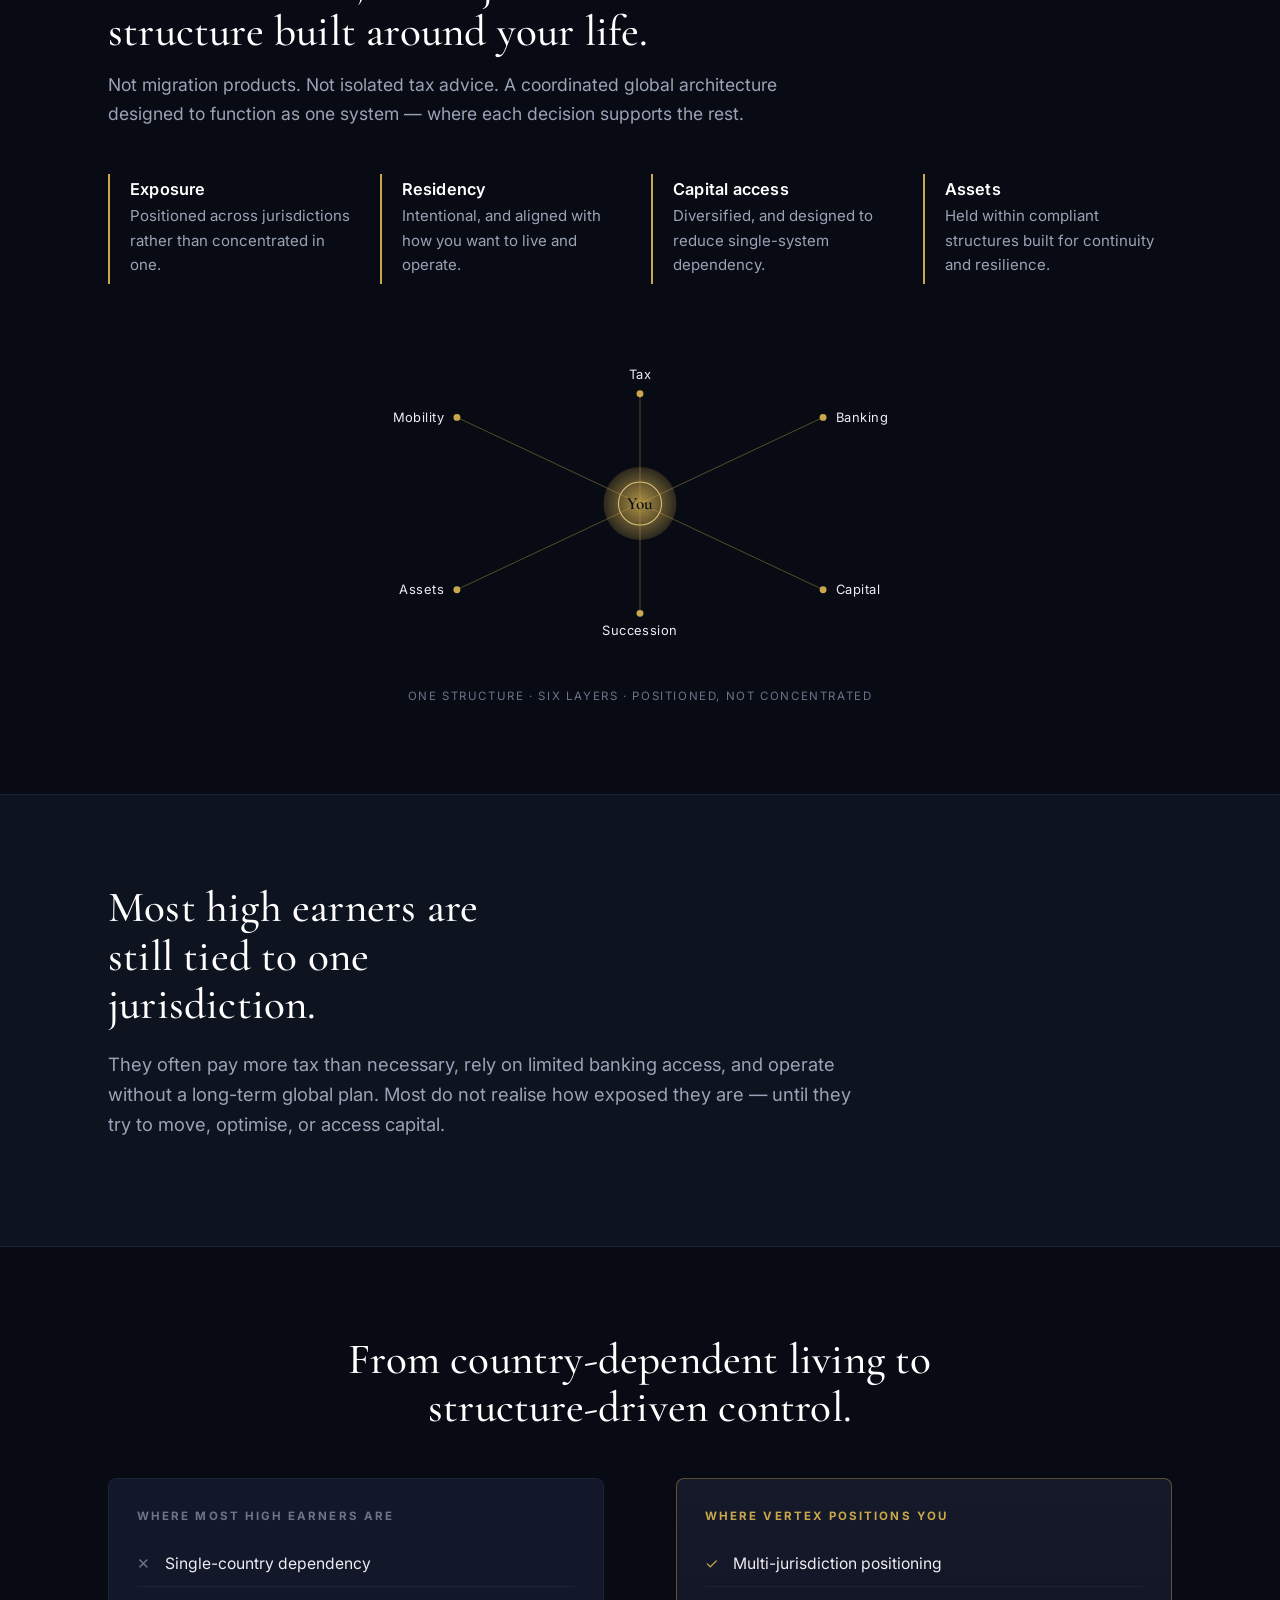
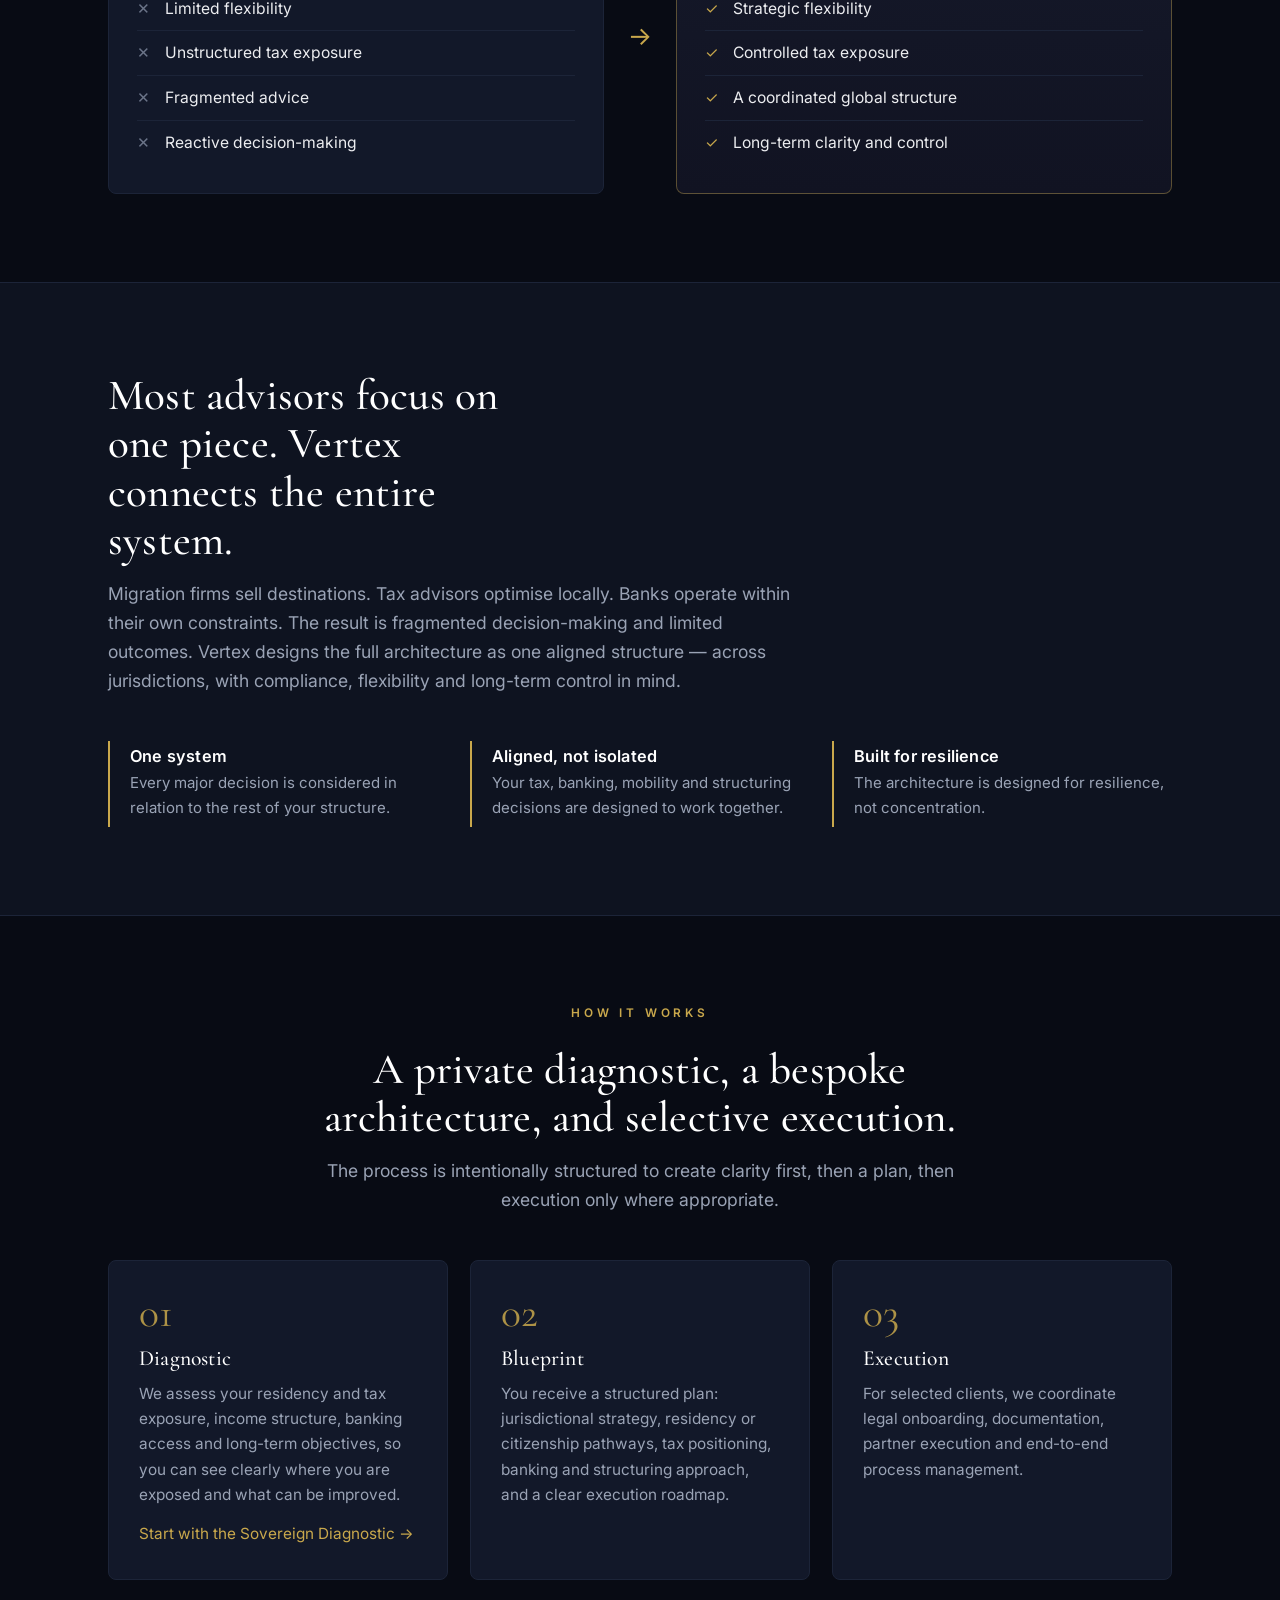
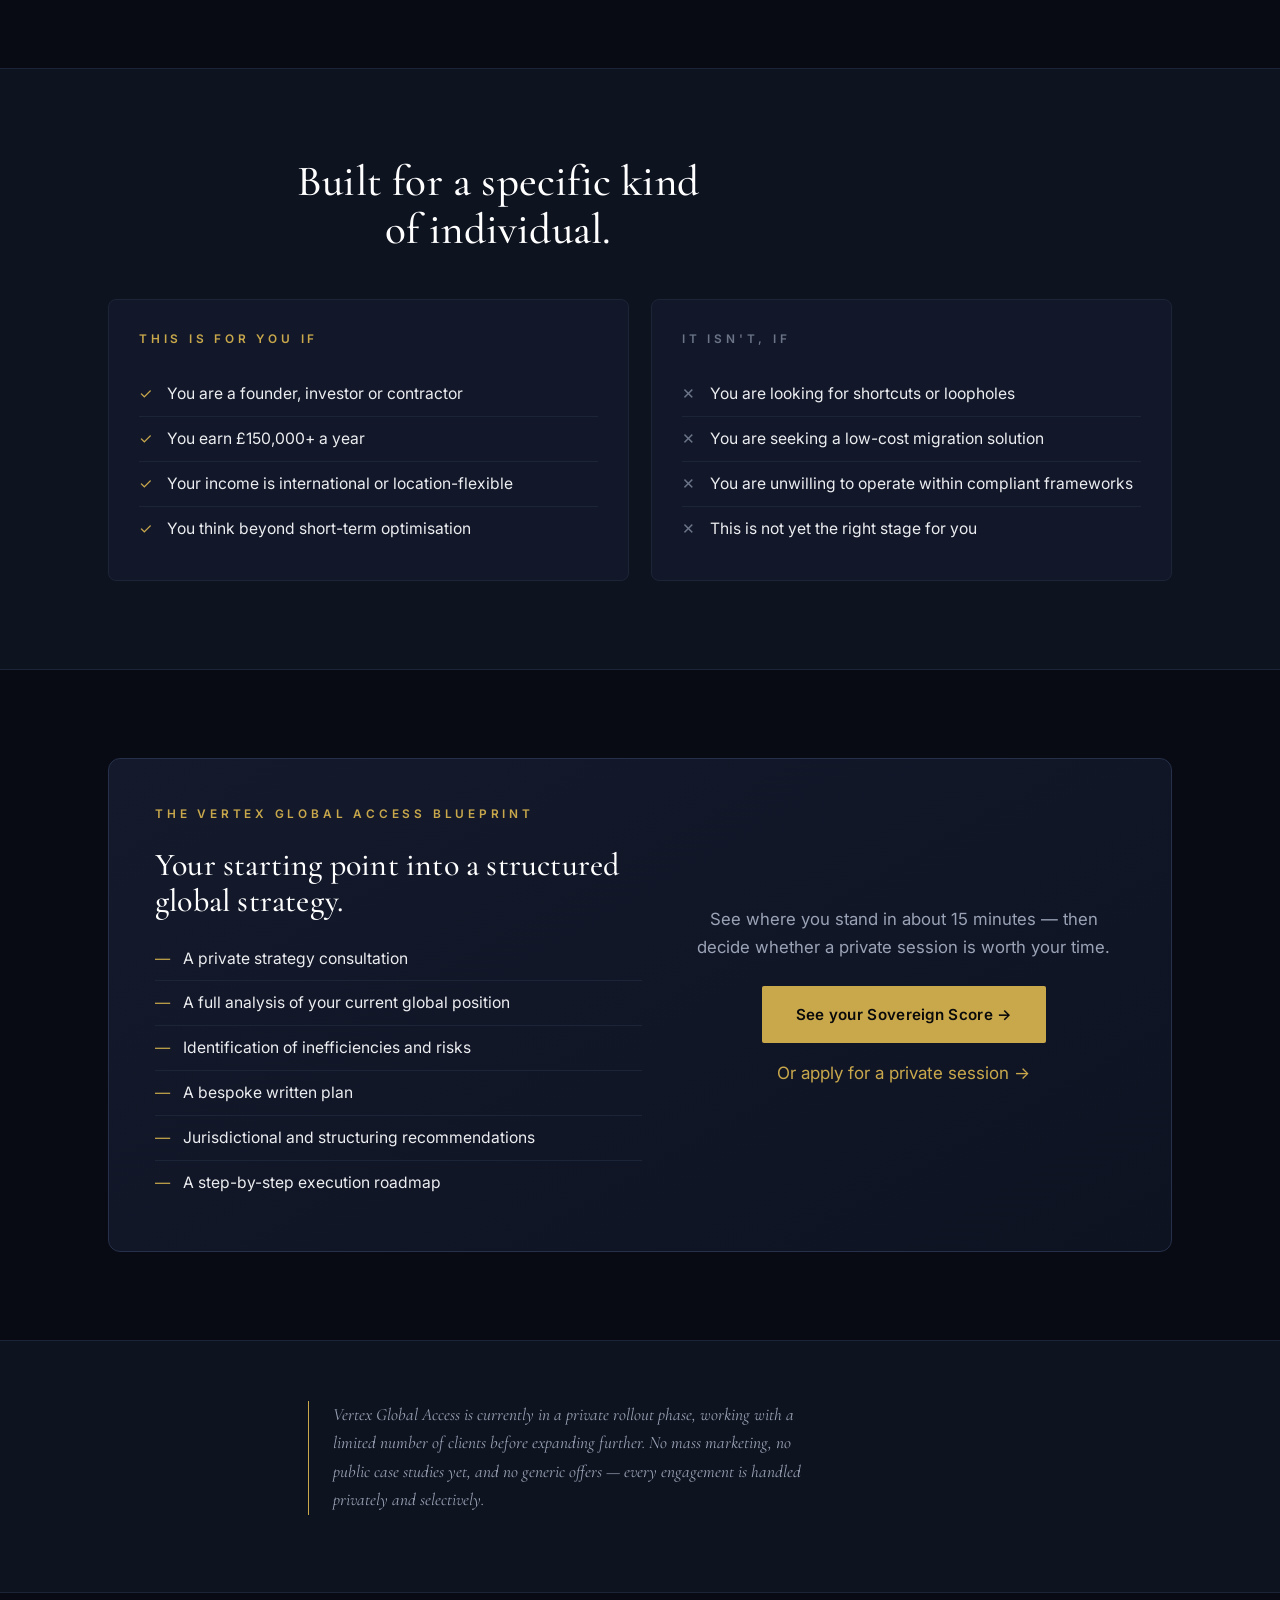
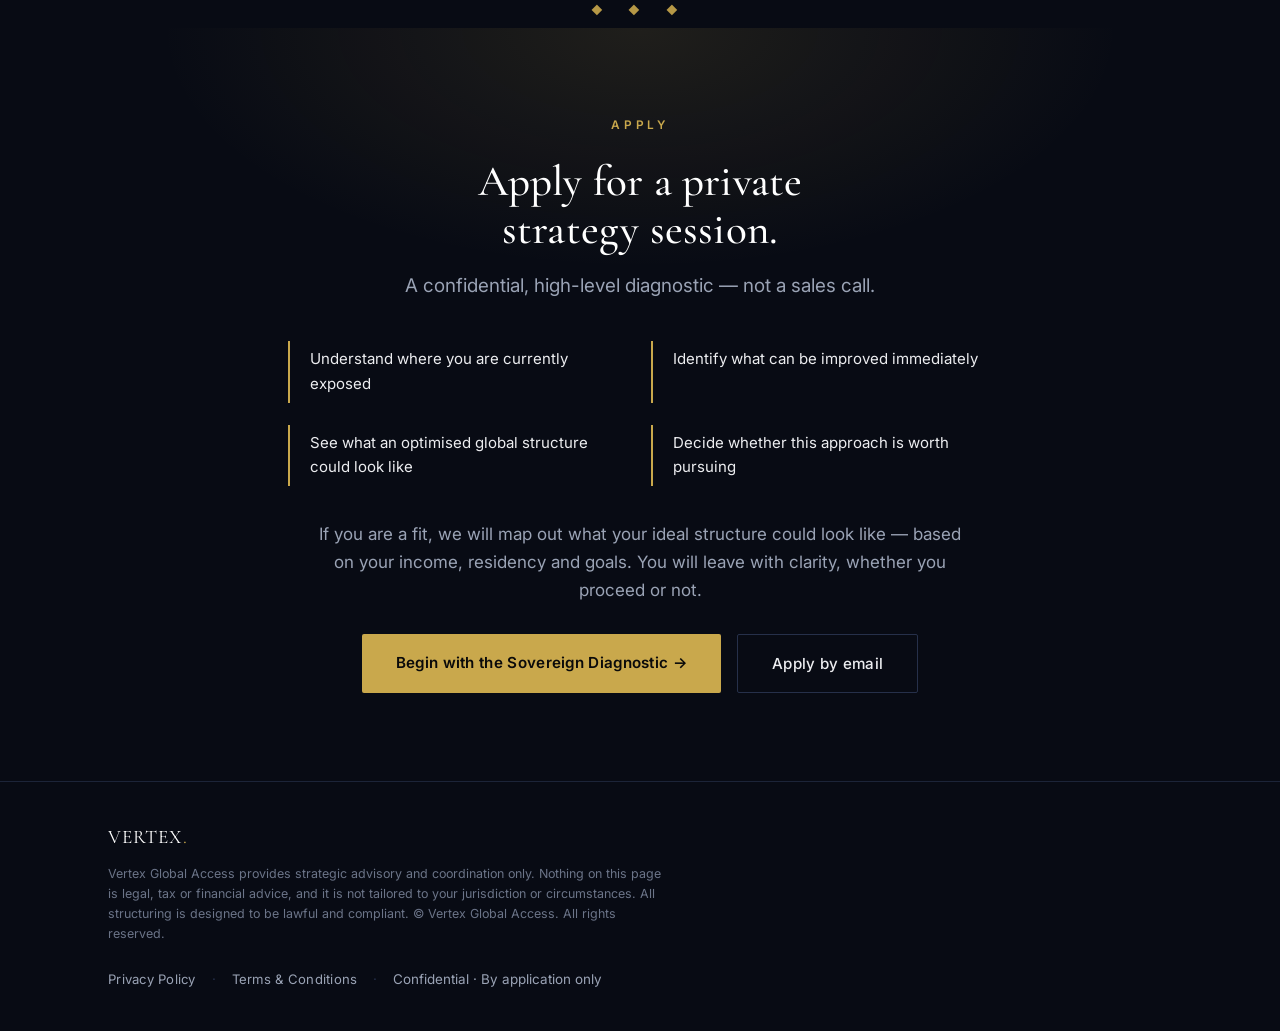
==== commit 5505d1a0: "v3: contact email on apply link" ====
--- a/v3/index.html
+++ b/v3/index.html
@@ -286,7 +286,7 @@
     <!-- TODO (Dan): replace the email link with your Calendly / Typeform booking page -->
     <div class="btn-row center">
       <a href="https://jyoti-lsh.github.io/vertex-sovereign-diagnostic/" class="btn btn-gold">Begin with the Sovereign Diagnostic →</a>
-      <a href="mailto:privateoffice@vertexglobalaccess.com?subject=Private%20Strategy%20Session%20Enquiry" class="btn btn-ghost">Apply by email</a>
+      <a href="mailto:contact@vertexglobalaccessgroup.com?subject=Private%20Strategy%20Session%20Enquiry" class="btn btn-ghost">Apply by email</a>
     </div>
   </div>
 </section>
--- a/v3/css/styles.css
+++ b/v3/css/styles.css
@@ -1,187 +1,215 @@
-/* Vertex Global Access — homepage v3 (best-of-both: A's structure + B's finish)
-   Display: Cormorant Garamond · Body/UI: Inter · deep navy + gold. */
-
-:root{
-  --navy:#080B14;
-  --navy-2:#0E1320;
-  --panel:#121829;
-  --panel-2:#161D30;
-  --line:#26304A;
-  --line-soft:#1C2438;
-  --gold:#C9A84C;
-  --gold-soft:#DCC079;
-  --text:#ECEDF0;
-  --muted:#9AA3B5;
-  --muted-2:#6B7488;
-  --serif:'Cormorant Garamond',Georgia,'Times New Roman',serif;
-  --sans:'Inter',system-ui,-apple-system,'Segoe UI',Roboto,Helvetica,Arial,sans-serif;
-  --maxw:1120px;
-}
-
-*{box-sizing:border-box;}
-html{scroll-behavior:smooth;overflow-x:clip;}
-body{margin:0;overflow-x:clip;background:var(--navy);color:var(--text);font-family:var(--sans);
-  line-height:1.65;font-size:17px;-webkit-font-smoothing:antialiased;}
-a{color:var(--gold);text-decoration:none;}
-a:hover{color:var(--gold-soft);}
-
-h1,h2,h3{font-family:var(--serif);font-weight:500;line-height:1.12;color:#fff;margin:0;letter-spacing:.2px;}
-h1{font-size:clamp(2.4rem,5vw,4rem);}
-h2{font-size:clamp(1.8rem,3.4vw,2.7rem);}
-h3{font-size:1.35rem;}
-p{margin:0 0 1em;}
-.muted{color:var(--muted);}
-.gold{color:var(--gold);}
-.center{text-align:center;}
-.lead{font-size:1.18rem;color:var(--muted);}
-
-.wrap{max-width:var(--maxw);margin:0 auto;padding:0 28px;}
-.narrow{max-width:760px;}
-.section{padding:88px 0;}
-.section.tight{padding:60px 0;}
-
-.eyebrow{font-family:var(--sans);font-size:.74rem;font-weight:600;letter-spacing:.32em;
-  text-transform:uppercase;color:var(--gold);margin-bottom:22px;}
-.eyebrow.dim{color:var(--muted-2);}
-
-/* ornament divider (B touch) */
-.ornament{text-align:center;color:var(--gold);letter-spacing:1em;font-size:.7rem;
-  padding:8px 0;opacity:.9;}
-
-/* Top bar -------------------------------------------------------- */
-.topbar{position:sticky;top:0;z-index:20;background:rgba(8,11,20,.82);
-  backdrop-filter:blur(10px);border-bottom:1px solid var(--line-soft);}
-.topbar .wrap{display:flex;align-items:center;justify-content:space-between;height:72px;}
-.brand{font-family:var(--serif);font-size:1.5rem;color:#fff;letter-spacing:1px;}
-.brand .dot{color:var(--gold);}
-.brand small{display:block;font-family:var(--sans);font-size:.58rem;letter-spacing:.36em;
-  text-transform:uppercase;color:var(--muted-2);margin-top:-2px;}
-.nav{display:flex;align-items:center;gap:30px;}
-.nav a{color:var(--muted);font-size:.86rem;letter-spacing:.02em;}
-.nav a:hover{color:#fff;}
-.nav .btn{padding:11px 22px;}
-@media(max-width:760px){.nav a:not(.btn){display:none;}}
-
-/* Buttons -------------------------------------------------------- */
-.btn{display:inline-block;cursor:pointer;border:0;border-radius:2px;font-family:var(--sans);
-  font-size:.95rem;font-weight:500;letter-spacing:.02em;padding:16px 34px;
-  transition:background .18s,border-color .18s,color .18s,transform .18s;text-align:center;}
-.btn-gold{background:var(--gold);color:#0a0a0a;font-weight:600;}
-.btn-gold:hover{background:var(--gold-soft);color:#0a0a0a;transform:translateY(-1px);}
-.btn-ghost{background:transparent;color:var(--text);border:1px solid var(--line);}
-.btn-ghost:hover{border-color:var(--gold);color:var(--gold);}
-.btn-row{display:flex;gap:16px;flex-wrap:wrap;}
-.btn-row.center{justify-content:center;}
-
-/* Hero ----------------------------------------------------------- */
-.hero{position:relative;padding:120px 0 96px;overflow:hidden;
-  background:
-    radial-gradient(900px 480px at 78% -10%,rgba(201,168,76,.13),transparent 62%),
-    radial-gradient(700px 500px at 10% 110%,rgba(201,168,76,.06),transparent 60%),
-    linear-gradient(180deg,#0A0E1A,#080B14);}
-.hero:before{content:"";position:absolute;inset:0;
-  background-image:linear-gradient(var(--line-soft) 1px,transparent 1px),linear-gradient(90deg,var(--line-soft) 1px,transparent 1px);
-  background-size:64px 64px;opacity:.18;mask-image:radial-gradient(680px 420px at 70% 20%,#000,transparent 75%);}
-.hero .wrap{position:relative;}
-.hero h1{max-width:16ch;}
-.hero .sub{font-family:var(--serif);font-size:clamp(1.3rem,2.2vw,1.7rem);color:var(--gold-soft);
-  font-style:italic;margin:20px 0 18px;font-weight:400;}
-.hero .intro{max-width:60ch;font-size:1.12rem;color:var(--muted);margin-bottom:34px;}
-.hero .meta{margin-top:30px;color:var(--muted-2);font-size:.86rem;letter-spacing:.04em;
-  display:flex;gap:10px;flex-wrap:wrap;align-items:center;}
-.dotsep{color:var(--line);}
-
-/* Statement / pull sections ------------------------------------- */
-.statement{background:var(--navy-2);border-top:1px solid var(--line-soft);border-bottom:1px solid var(--line-soft);}
-.statement h2{max-width:20ch;}
-.statement p{max-width:62ch;font-size:1.15rem;color:var(--muted);}
-/* drop cap (B touch) */
-.dropcap::first-letter{font-family:var(--serif);font-weight:600;color:var(--gold);
-  float:left;font-size:3.7rem;line-height:.78;padding:7px 12px 0 0;}
-
-/* Section header ------------------------------------------------- */
-.sec-head{max-width:64ch;margin-bottom:46px;}
-.sec-head.center{margin-left:auto;margin-right:auto;text-align:center;}
-.sec-head p{color:var(--muted);font-size:1.1rem;margin-top:14px;}
-
-/* Grids / cards -------------------------------------------------- */
-.grid{display:grid;gap:22px;}
-.g2{grid-template-columns:1fr 1fr;}
-.g3{grid-template-columns:repeat(3,1fr);}
-.g4{grid-template-columns:repeat(4,1fr);}
-@media(max-width:900px){.g3,.g4{grid-template-columns:1fr 1fr;}}
-@media(max-width:620px){.g2,.g3,.g4{grid-template-columns:1fr;}}
-
-.card{background:var(--panel);border:1px solid var(--line-soft);border-radius:8px;padding:30px;transition:border-color .18s,transform .18s;}
-.card:hover{border-color:var(--line);}
-.card p{margin:0;color:var(--muted);font-size:.96rem;}
-
-.pillar{border-left:2px solid var(--gold);padding:6px 0 6px 20px;}
-.pillar h3{font-family:var(--sans);font-size:1.02rem;font-weight:600;color:#fff;margin:0 0 6px;}
-.pillar p{margin:0;color:var(--muted);font-size:.94rem;}
-
-/* bespoke structure diagram (B touch) --------------------------- */
-.figure{max-width:560px;margin:58px auto 0;text-align:center;}
-.figure svg{max-width:100%;height:auto;}
-.figure figcaption{margin-top:14px;font-size:.72rem;letter-spacing:.14em;
-  text-transform:uppercase;color:var(--muted-2);}
-
-/* Step (process) ------------------------------------------------- */
-.step{position:relative;background:var(--panel);border:1px solid var(--line-soft);border-radius:8px;padding:32px 30px;}
-.step .step-n{font-family:var(--serif);font-size:2.6rem;color:var(--gold);line-height:1;opacity:.85;}
-.step h3{margin:12px 0 10px;}
-.step p{margin:0;color:var(--muted);font-size:.96rem;}
-
-/* From -> To comparison ------------------------------------------ */
-.compare{display:grid;grid-template-columns:1fr auto 1fr;gap:24px;align-items:stretch;}
-@media(max-width:760px){.compare{grid-template-columns:1fr;}.compare .arrow{transform:rotate(90deg);margin:-4px auto;}}
-.compare .col{background:var(--panel);border:1px solid var(--line-soft);border-radius:8px;padding:28px;}
-.compare .col.to{border-color:rgba(201,168,76,.4);background:linear-gradient(180deg,#15192a,#111322);}
-.compare .col h4{font-family:var(--sans);font-size:.72rem;letter-spacing:.18em;text-transform:uppercase;
-  margin:0 0 16px;color:var(--muted-2);}
-.compare .col.to h4{color:var(--gold);}
-.compare .arrow{display:flex;align-items:center;justify-content:center;color:var(--gold);font-size:1.6rem;}
-
-/* Tick lists ----------------------------------------------------- */
-.ticks{list-style:none;padding:0;margin:0;}
-.ticks li{position:relative;padding:9px 0 9px 28px;color:var(--text);font-size:.98rem;border-bottom:1px solid var(--line-soft);}
-.ticks li:last-child{border-bottom:0;}
-.ticks li:before{position:absolute;left:0;top:9px;font-size:.95rem;}
-.ticks.yes li:before{content:"\2713";color:var(--gold);}
-.ticks.no li:before{content:"\2715";color:var(--muted-2);}
-.ticks.plain li:before{content:"\2014";color:var(--gold);}
-
-/* Blueprint offer ------------------------------------------------ */
-.offer{background:linear-gradient(150deg,#141a2c,#0e1322);border:1px solid var(--line);border-radius:12px;
-  padding:46px;display:grid;grid-template-columns:1.1fr 1fr;gap:40px;align-items:center;}
-@media(max-width:820px){.offer{grid-template-columns:1fr;padding:32px;}}
-
-/* Exclusivity band ---------------------------------------------- */
-.band{background:var(--navy-2);border-top:1px solid var(--line-soft);border-bottom:1px solid var(--line-soft);}
-.band .wrap{max-width:720px;}
-.band p{color:var(--muted);font-size:1.08rem;font-family:var(--serif);font-style:italic;
-  border-left:1px solid var(--gold);padding-left:24px;max-width:64ch;}
-
-/* Final CTA ------------------------------------------------------ */
-.cta{position:relative;text-align:center;overflow:hidden;
-  background:radial-gradient(800px 400px at 50% 0,rgba(201,168,76,.12),transparent 60%),var(--navy);}
-.cta h2{max-width:18ch;margin:0 auto;}
-.cta .grid{margin:40px auto 34px;max-width:760px;text-align:left;}
-
-footer{border-top:1px solid var(--line-soft);padding:40px 0;color:var(--muted-2);font-size:.84rem;}
-footer .wrap{display:flex;justify-content:space-between;flex-wrap:wrap;gap:12px;align-items:center;}
-.fineprint{color:var(--muted-2);font-size:.78rem;line-height:1.6;max-width:70ch;margin-top:10px;}
-
-/* Reveal — hero only now (B touch: calmer motion) --------------- */
-.reveal{opacity:0;transform:translateY(14px);transition:opacity .6s ease,transform .6s ease;}
-.reveal.in{opacity:1;transform:none;}
-@media(prefers-reduced-motion:reduce){.reveal{opacity:1 !important;transform:none !important;}}
-
-@media(max-width:620px){
-  .section{padding:60px 0;}
-  .hero{padding:84px 0 60px;}
-  .wrap{padding:0 20px;}
-  .offer{padding:26px;}
-  .btn{width:100%;}
-  .nav .btn{width:auto;}
-}
+/* Vertex Global Access — homepage v3 (best-of-both: A's structure + B's finish)
+   Display: Cormorant Garamond · Body/UI: Inter · deep navy + gold. */
+
+:root{
+  --navy:#080B14;
+  --navy-2:#0E1320;
+  --panel:#121829;
+  --panel-2:#161D30;
+  --line:#26304A;
+  --line-soft:#1C2438;
+  --gold:#C9A84C;
+  --gold-soft:#DCC079;
+  --text:#ECEDF0;
+  --muted:#9AA3B5;
+  --muted-2:#6B7488;
+  --serif:'Cormorant Garamond',Georgia,'Times New Roman',serif;
+  --sans:'Inter',system-ui,-apple-system,'Segoe UI',Roboto,Helvetica,Arial,sans-serif;
+  --maxw:1120px;
+}
+
+*{box-sizing:border-box;}
+html{scroll-behavior:smooth;overflow-x:clip;}
+body{margin:0;overflow-x:clip;background:var(--navy);color:var(--text);font-family:var(--sans);
+  line-height:1.65;font-size:17px;-webkit-font-smoothing:antialiased;}
+a{color:var(--gold);text-decoration:none;}
+a:hover{color:var(--gold-soft);}
+
+h1,h2,h3{font-family:var(--serif);font-weight:500;line-height:1.12;color:#fff;margin:0;letter-spacing:.2px;}
+h1{font-size:clamp(2.4rem,5vw,4rem);}
+h2{font-size:clamp(1.8rem,3.4vw,2.7rem);}
+h3{font-size:1.35rem;}
+p{margin:0 0 1em;}
+.muted{color:var(--muted);}
+.gold{color:var(--gold);}
+.center{text-align:center;}
+.lead{font-size:1.18rem;color:var(--muted);}
+
+.wrap{max-width:var(--maxw);margin:0 auto;padding:0 28px;}
+.narrow{max-width:760px;}
+.section{padding:88px 0;}
+.section.tight{padding:60px 0;}
+
+.eyebrow{font-family:var(--sans);font-size:.74rem;font-weight:600;letter-spacing:.32em;
+  text-transform:uppercase;color:var(--gold);margin-bottom:22px;}
+.eyebrow.dim{color:var(--muted-2);}
+
+/* ornament divider (B touch) */
+.ornament{text-align:center;color:var(--gold);letter-spacing:1em;font-size:.7rem;
+  padding:8px 0;opacity:.9;}
+
+/* Top bar -------------------------------------------------------- */
+.topbar{position:sticky;top:0;z-index:20;background:rgba(8,11,20,.82);
+  backdrop-filter:blur(10px);border-bottom:1px solid var(--line-soft);}
+.topbar .wrap{display:flex;align-items:center;justify-content:space-between;height:72px;}
+.brand{font-family:var(--serif);font-size:1.5rem;color:#fff;letter-spacing:1px;}
+.brand .dot{color:var(--gold);}
+.brand small{display:block;font-family:var(--sans);font-size:.58rem;letter-spacing:.36em;
+  text-transform:uppercase;color:var(--muted-2);margin-top:-2px;}
+.nav{display:flex;align-items:center;gap:30px;}
+.nav a{color:var(--muted);font-size:.86rem;letter-spacing:.02em;}
+.nav a:hover{color:#fff;}
+.nav .btn{padding:11px 22px;}
+.nav a.btn-gold, .nav a.btn-gold:hover{color:#0a0a0a;}   /* keep button label dark on gold */
+@media(max-width:760px){.nav a:not(.btn){display:none;}}
+
+/* Buttons -------------------------------------------------------- */
+.btn{display:inline-block;cursor:pointer;border:0;border-radius:2px;font-family:var(--sans);
+  font-size:.95rem;font-weight:500;letter-spacing:.02em;padding:16px 34px;
+  transition:background .18s,border-color .18s,color .18s,transform .18s;text-align:center;}
+.btn-gold{background:var(--gold);color:#0a0a0a;font-weight:600;}
+.btn-gold:hover{background:var(--gold-soft);color:#0a0a0a;transform:translateY(-1px);}
+.btn-ghost{background:transparent;color:var(--text);border:1px solid var(--line);}
+.btn-ghost:hover{border-color:var(--gold);color:var(--gold);}
+.btn-row{display:flex;gap:16px;flex-wrap:wrap;}
+.btn-row.center{justify-content:center;}
+
+/* Hero ----------------------------------------------------------- */
+.hero{position:relative;padding:120px 0 96px;overflow:hidden;
+  background:
+    radial-gradient(900px 480px at 78% -10%,rgba(201,168,76,.13),transparent 62%),
+    radial-gradient(700px 500px at 10% 110%,rgba(201,168,76,.06),transparent 60%),
+    linear-gradient(180deg,#0A0E1A,#080B14);}
+.hero:before{content:"";position:absolute;inset:0;
+  background-image:linear-gradient(var(--line-soft) 1px,transparent 1px),linear-gradient(90deg,var(--line-soft) 1px,transparent 1px);
+  background-size:64px 64px;opacity:.18;mask-image:radial-gradient(680px 420px at 70% 20%,#000,transparent 75%);}
+.hero .wrap{position:relative;}
+.hero h1{max-width:16ch;}
+.hero .sub{font-family:var(--serif);font-size:clamp(1.3rem,2.2vw,1.7rem);color:var(--gold-soft);
+  font-style:italic;margin:20px 0 18px;font-weight:400;}
+.hero .intro{max-width:60ch;font-size:1.12rem;color:var(--muted);margin-bottom:34px;}
+.hero .meta{margin-top:30px;color:var(--muted-2);font-size:.86rem;letter-spacing:.04em;
+  display:flex;gap:10px;flex-wrap:wrap;align-items:center;}
+.dotsep{color:var(--line);}
+
+/* Statement / pull sections ------------------------------------- */
+.statement{background:var(--navy-2);border-top:1px solid var(--line-soft);border-bottom:1px solid var(--line-soft);}
+.statement h2{max-width:20ch;}
+.statement p{max-width:62ch;font-size:1.15rem;color:var(--muted);}
+/* drop cap (B touch) */
+.dropcap::first-letter{font-family:var(--serif);font-weight:600;color:var(--gold);
+  float:left;font-size:3.7rem;line-height:.78;padding:7px 12px 0 0;}
+
+/* Section header ------------------------------------------------- */
+.sec-head{max-width:64ch;margin-bottom:46px;}
+.sec-head.center{margin-left:auto;margin-right:auto;text-align:center;}
+.sec-head p{color:var(--muted);font-size:1.1rem;margin-top:14px;}
+
+/* Grids / cards -------------------------------------------------- */
+.grid{display:grid;gap:22px;}
+.g2{grid-template-columns:1fr 1fr;}
+.g3{grid-template-columns:repeat(3,1fr);}
+.g4{grid-template-columns:repeat(4,1fr);}
+@media(max-width:900px){.g3,.g4{grid-template-columns:1fr 1fr;}}
+@media(max-width:620px){.g2,.g3,.g4{grid-template-columns:1fr;}}
+
+.card{background:var(--panel);border:1px solid var(--line-soft);border-radius:8px;padding:30px;transition:border-color .18s,transform .18s;}
+.card:hover{border-color:var(--line);}
+.card p{margin:0;color:var(--muted);font-size:.96rem;}
+
+.pillar{border-left:2px solid var(--gold);padding:6px 0 6px 20px;}
+.pillar h3{font-family:var(--sans);font-size:1.02rem;font-weight:600;color:#fff;margin:0 0 6px;}
+.pillar p{margin:0;color:var(--muted);font-size:.94rem;}
+
+/* bespoke structure diagram (B touch) --------------------------- */
+.figure{max-width:560px;margin:58px auto 0;text-align:center;}
+.figure svg{max-width:100%;height:auto;}
+.figure figcaption{margin-top:14px;font-size:.72rem;letter-spacing:.14em;
+  text-transform:uppercase;color:var(--muted-2);}
+
+/* Step (process) ------------------------------------------------- */
+.step{position:relative;background:var(--panel);border:1px solid var(--line-soft);border-radius:8px;padding:32px 30px;}
+.step .step-n{font-family:var(--serif);font-size:2.6rem;color:var(--gold);line-height:1;opacity:.85;}
+.step h3{margin:12px 0 10px;}
+.step p{margin:0;color:var(--muted);font-size:.96rem;}
+
+/* From -> To comparison ------------------------------------------ */
+.compare{display:grid;grid-template-columns:1fr auto 1fr;gap:24px;align-items:stretch;}
+@media(max-width:760px){.compare{grid-template-columns:1fr;}.compare .arrow{transform:rotate(90deg);margin:-4px auto;}}
+.compare .col{background:var(--panel);border:1px solid var(--line-soft);border-radius:8px;padding:28px;}
+.compare .col.to{border-color:rgba(201,168,76,.4);background:linear-gradient(180deg,#15192a,#111322);}
+.compare .col h4{font-family:var(--sans);font-size:.72rem;letter-spacing:.18em;text-transform:uppercase;
+  margin:0 0 16px;color:var(--muted-2);}
+.compare .col.to h4{color:var(--gold);}
+.compare .arrow{display:flex;align-items:center;justify-content:center;color:var(--gold);font-size:1.6rem;}
+
+/* Tick lists ----------------------------------------------------- */
+.ticks{list-style:none;padding:0;margin:0;}
+.ticks li{position:relative;padding:9px 0 9px 28px;color:var(--text);font-size:.98rem;border-bottom:1px solid var(--line-soft);}
+.ticks li:last-child{border-bottom:0;}
+.ticks li:before{position:absolute;left:0;top:9px;font-size:.95rem;}
+.ticks.yes li:before{content:"\2713";color:var(--gold);}
+.ticks.no li:before{content:"\2715";color:var(--muted-2);}
+.ticks.plain li:before{content:"\2014";color:var(--gold);}
+
+/* Blueprint offer ------------------------------------------------ */
+.offer{background:linear-gradient(150deg,#141a2c,#0e1322);border:1px solid var(--line);border-radius:12px;
+  padding:46px;display:grid;grid-template-columns:1.1fr 1fr;gap:40px;align-items:center;}
+@media(max-width:820px){.offer{grid-template-columns:1fr;padding:32px;}}
+
+/* Exclusivity band ---------------------------------------------- */
+.band{background:var(--navy-2);border-top:1px solid var(--line-soft);border-bottom:1px solid var(--line-soft);}
+.band .wrap{max-width:720px;}
+.band p{color:var(--muted);font-size:1.08rem;font-family:var(--serif);font-style:italic;
+  border-left:1px solid var(--gold);padding-left:24px;max-width:64ch;}
+
+/* Final CTA ------------------------------------------------------ */
+.cta{position:relative;text-align:center;overflow:hidden;
+  background:radial-gradient(800px 400px at 50% 0,rgba(201,168,76,.12),transparent 60%),var(--navy);}
+.cta h2{max-width:18ch;margin:0 auto;}
+.cta .grid{margin:40px auto 34px;max-width:760px;text-align:left;}
+
+footer{border-top:1px solid var(--line-soft);padding:40px 0;color:var(--muted-2);font-size:.84rem;}
+footer .wrap{display:flex;justify-content:space-between;flex-wrap:wrap;gap:12px;align-items:center;}
+.fineprint{color:var(--muted-2);font-size:.78rem;line-height:1.6;max-width:70ch;margin-top:10px;}
+
+/* Reveal — hero only now (B touch: calmer motion) --------------- */
+.reveal{opacity:0;transform:translateY(14px);transition:opacity .6s ease,transform .6s ease;}
+.reveal.in{opacity:1;transform:none;}
+@media(prefers-reduced-motion:reduce){.reveal{opacity:1 !important;transform:none !important;}}
+
+@media(max-width:620px){
+  .section{padding:60px 0;}
+  .hero{padding:84px 0 60px;}
+  .wrap{padding:0 20px;}
+  .offer{padding:26px;}
+  .btn{width:100%;}
+  .nav .btn{width:auto;}
+}
+
+/* Footer legal links -------------------------------------------- */
+.flinks{display:flex;gap:16px;flex-wrap:wrap;align-items:center;}
+.flinks a{color:var(--muted);font-size:.82rem;letter-spacing:.02em;}
+.flinks a:hover{color:var(--gold);}
+.flinks .sep{color:var(--line);}
+
+/* Legal pages --------------------------------------------------- */
+.legal{max-width:760px;margin:0 auto;padding:64px 28px 16px;}
+.legal .eyebrow{margin-bottom:14px;}
+.legal h1{font-size:clamp(2rem,4vw,3rem);margin-bottom:8px;}
+.legal .updated{color:var(--muted-2);font-size:.78rem;letter-spacing:.14em;text-transform:uppercase;margin:0 0 32px;}
+.legal .intro{color:var(--muted);font-size:1.12rem;line-height:1.6;margin-bottom:8px;}
+.legal h2{font-size:1.5rem;margin:40px 0 12px;color:#fff;}
+.legal h3{font-family:var(--sans);font-size:1rem;font-weight:600;color:var(--gold-soft);
+  letter-spacing:.01em;margin:24px 0 8px;}
+.legal p,.legal li{color:var(--text);font-size:1rem;line-height:1.72;}
+.legal p{margin:0 0 1em;}
+.legal ul,.legal ol{margin:0 0 1.2em;padding-left:1.35em;}
+.legal li{margin-bottom:.5em;}
+.legal li::marker{color:var(--gold);}
+.legal strong{color:#fff;}
+.legal a{color:var(--gold);}
+.legal hr{border:0;height:1px;background:var(--line-soft);margin:40px 0;}
+.legal .callout{border-left:2px solid var(--gold);background:var(--navy-2);
+  padding:18px 22px;margin:0 0 1.4em;color:var(--muted);border-radius:0 6px 6px 0;}
+.legal .backhome{display:inline-block;margin-top:8px;font-size:.86rem;}
